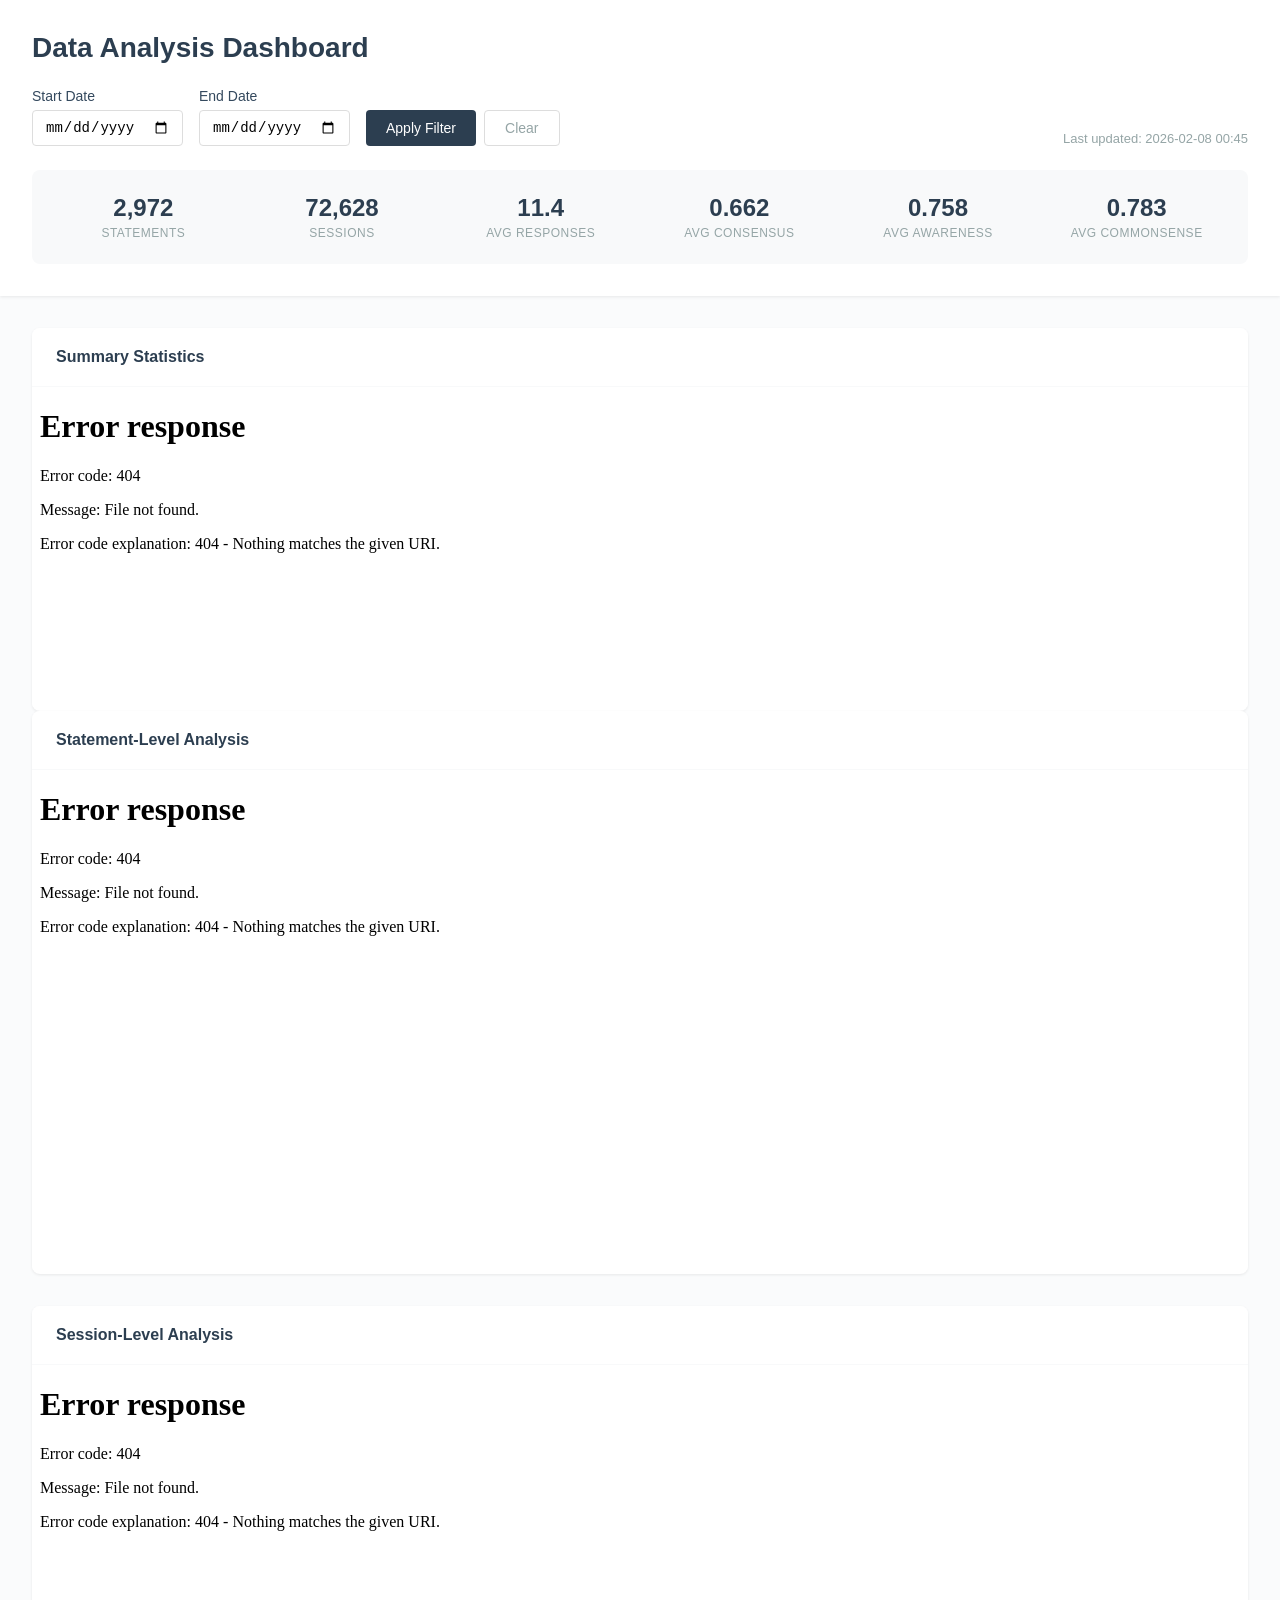
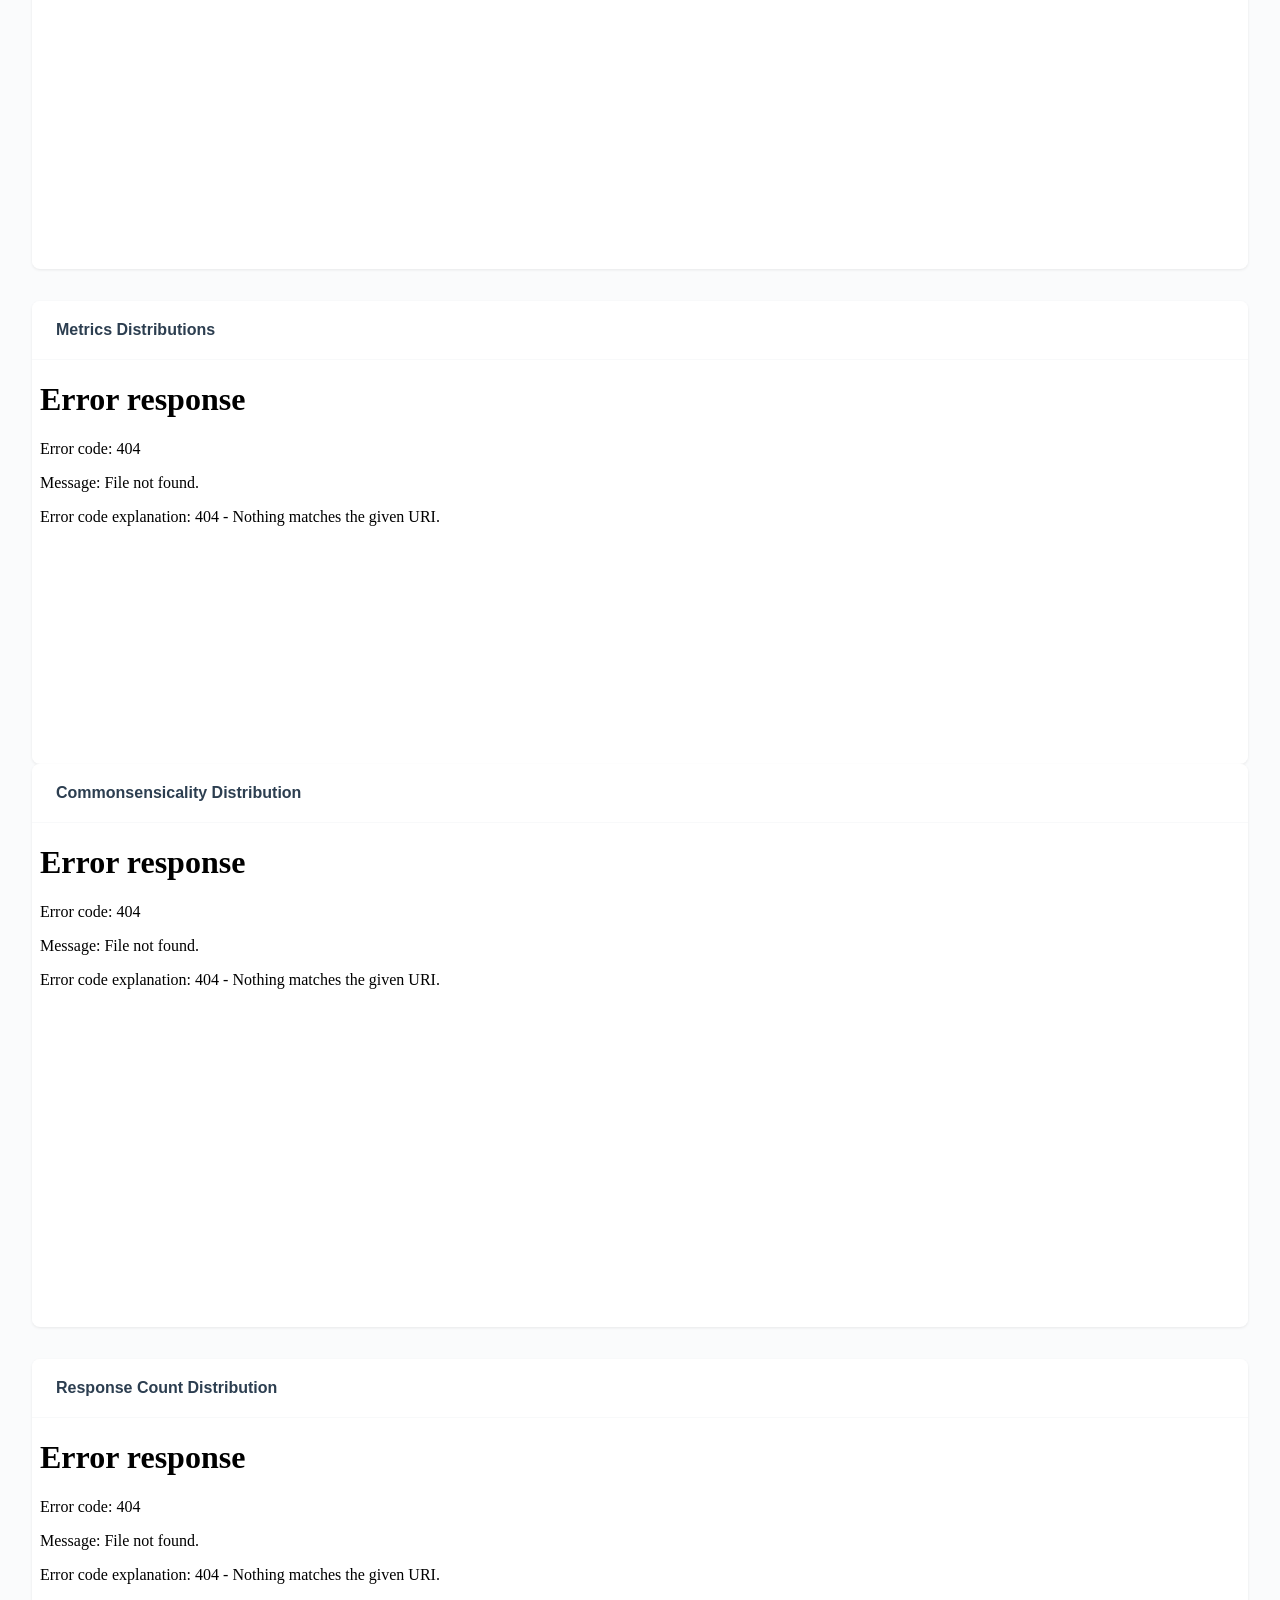
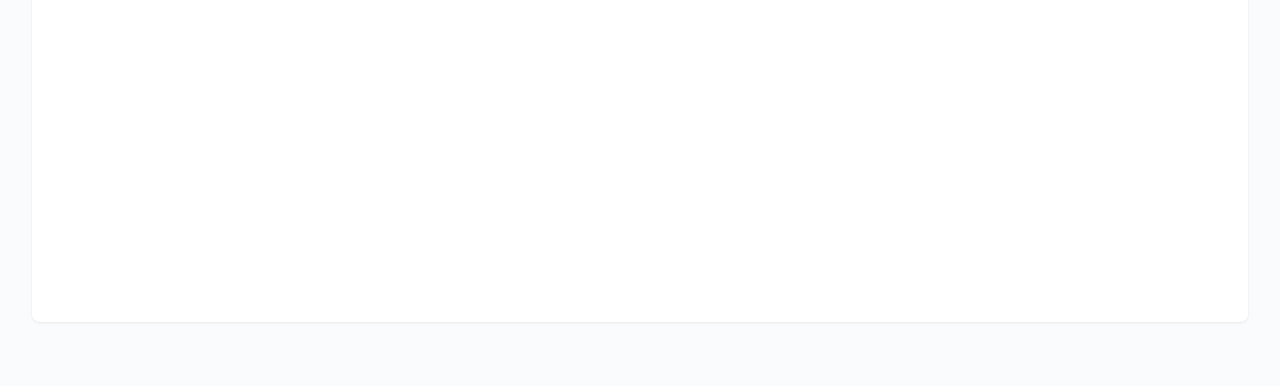
==== index.html @ f2343057 "deploy: f9b6344e0243b004eeef1be0c9d290d7c2f65e9f" ====
<!DOCTYPE html>
    <html lang="en">
    <head>
        <meta charset="UTF-8">
        <meta name="viewport" content="width=device-width, initial-scale=1.0">
        <title>Data Analysis Dashboard</title>
        <style>
            * {
                margin: 0;
                padding: 0;
                box-sizing: border-box;
            }
            
            :root {
                --primary: #2C3E50;
                --secondary: #3498DB;
                --accent: #E74C3C;
                --success: #27AE60;
                --warning: #F39C12;
                --light: #F8F9FA;
                --medium: #95A5A6;
                --dark: #34495E;
            }
            
            body {
                font-family: -apple-system, BlinkMacSystemFont, 'Segoe UI', Arial, sans-serif;
                background: #FAFBFC;
                min-height: 100vh;
                padding: 0;
                margin: 0;
            }
            
            .header {
                background: white;
                box-shadow: 0 1px 3px rgba(0,0,0,0.08);
            }
            
            .header-content {
                max-width: 1600px;
                margin: 0 auto;
                padding: 2rem;
            }
            
            h1 {
                font-size: 1.75rem;
                font-weight: 600;
                color: var(--primary);
                margin-bottom: 1.5rem;
            }
            
            .filter-section {
                display: flex;
                align-items: flex-end;
                gap: 1rem;
                margin-bottom: 1.5rem;
                flex-wrap: wrap;
            }
            
            .filter-group {
                display: flex;
                flex-direction: column;
                gap: 0.375rem;
            }
            
            .filter-label {
                font-size: 0.875rem;
                color: var(--dark);
                font-weight: 500;
            }
            
            input[type="date"] {
                padding: 0.5rem 0.75rem;
                border: 1px solid #DDD;
                border-radius: 4px;
                font-size: 0.875rem;
                background: white;
                height: 36px;
                min-width: 140px;
            }
            
            .button-group {
                display: flex;
                gap: 0.5rem;
            }
            
            .filter-button, .clear-button {
                padding: 0.5rem 1.25rem;
                border: none;
                border-radius: 4px;
                cursor: pointer;
                font-size: 0.875rem;
                font-weight: 500;
                transition: all 0.2s;
                height: 36px;
                display: flex;
                align-items: center;
            }
            
            .filter-button {
                background: var(--primary);
                color: white;
            }
            
            .filter-button:hover {
                background: var(--dark);
                transform: translateY(-1px);
            }
            
            .clear-button {
                background: white;
                color: var(--medium);
                border: 1px solid #DDD;
            }
            
            .clear-button:hover {
                background: var(--light);
                border-color: var(--medium);
            }
            
            .timestamp {
                margin-left: auto;
                font-size: 0.8125rem;
                color: var(--medium);
                display: flex;
                align-items: center;
            }
            
            .stats-bar {
                display: grid;
                grid-template-columns: repeat(auto-fit, minmax(150px, 1fr));
                gap: 1.5rem;
                padding: 1.5rem;
                background: var(--light);
                border-radius: 8px;
            }
            
            .stat-item {
                text-align: center;
            }
            
            .stat-value {
                font-size: 1.5rem;
                font-weight: 600;
                color: var(--primary);
                margin-bottom: 0.25rem;
            }
            
            .stat-label {
                font-size: 0.75rem;
                color: var(--medium);
                text-transform: uppercase;
                letter-spacing: 0.5px;
            }
            
            .container {
                max-width: 1600px;
                margin: 0 auto;
                padding: 2rem;
            }
            
            .grid {
                display: grid;
                gap: 2rem;
                margin-bottom: 2rem;
            }
            
            .grid-2 {
                grid-template-columns: repeat(auto-fit, minmax(700px, 1fr));
            }
            
            .card {
                background: white;
                border-radius: 8px;
                box-shadow: 0 1px 3px rgba(0,0,0,0.08);
                overflow: hidden;
            }
            
            .card-header {
                background: white;
                color: var(--primary);
                padding: 1.25rem 1.5rem;
                font-size: 1rem;
                font-weight: 600;
                border-bottom: 1px solid var(--light);
            }
            
            .plot-frame {
                width: 100%;
                height: 500px;
                border: none;
                background: white;
            }
            
            .full-width {
                grid-column: 1 / -1;
            }
            
            @media (max-width: 768px) {
                .grid-2 {
                    grid-template-columns: 1fr;
                }
                
                .stats-bar {
                    grid-template-columns: repeat(2, 1fr);
                    gap: 1rem;
                }
                
                .filter-section {
                    flex-direction: column;
                    align-items: stretch;
                }
                
                .timestamp {
                    margin-left: 0;
                    margin-top: 1rem;
                }
            }
        </style>
    </head>
    <body>
        <header class="header">
            <div class="header-content">
                <h1>Data Analysis Dashboard</h1>
                
                <div class="filter-section">
                    <div class="filter-group">
                        <label class="filter-label">Start Date</label>
                        <input type="date" id="start-date" />
                    </div>
                    <div class="filter-group">
                        <label class="filter-label">End Date</label>
                        <input type="date" id="end-date" />
                    </div>
                    <div class="button-group">
                        <button class="filter-button" onclick="applyFilters()">Apply Filter</button>
                        <button class="clear-button" onclick="clearFilters()">Clear</button>
                    </div>
                    <div class="timestamp">
                        Last updated: 2026-02-08 00:45
                    </div>
                </div>
                
                <div class="stats-bar">
                    <div class="stat-item">
                        <div class="stat-value">2,972</div>
                        <div class="stat-label">Statements</div>
                    </div>
                    <div class="stat-item">
                        <div class="stat-value">72,628</div>
                        <div class="stat-label">Sessions</div>
                    </div>
                    <div class="stat-item">
                        <div class="stat-value">11.4</div>
                        <div class="stat-label">Avg Responses</div>
                    </div>
                    <div class="stat-item">
                        <div class="stat-value">0.662</div>
                        <div class="stat-label">Avg Consensus</div>
                    </div>
                    <div class="stat-item">
                        <div class="stat-value">0.758</div>
                        <div class="stat-label">Avg Awareness</div>
                    </div>
                    <div class="stat-item">
                        <div class="stat-value">0.783</div>
                        <div class="stat-label">Avg Commonsense</div>
                    </div>
                </div>
            </div>
        </header>
        
        <div class="container">
            <!-- Summary Statistics -->
            <div class="card full-width">
                <div class="card-header">Summary Statistics</div>
                <iframe src="plots/summary_stats.html" class="plot-frame" style="height: 320px;" loading="lazy"></iframe>
            </div>
            
            <!-- Main Analysis Grid -->
            <div class="grid grid-2">
                <div class="card">
                    <div class="card-header">Statement-Level Analysis</div>
                    <iframe src="plots/consensus_awareness.html" class="plot-frame" loading="lazy"></iframe>
                </div>
                
                <div class="card">
                    <div class="card-header">Session-Level Analysis</div>
                    <iframe src="plots/individual_consensus_awareness.html" class="plot-frame" loading="lazy"></iframe>
                </div>
            </div>
            
            <!-- Distributions Section -->
            <div class="card full-width">
                <div class="card-header">Metrics Distributions</div>
                <iframe src="plots/statement_metrics_dist.html" class="plot-frame" style="height: 400px;" loading="lazy"></iframe>
            </div>
            
            <div class="grid grid-2">
                <div class="card">
                    <div class="card-header">Commonsensicality Distribution</div>
                    <iframe src="plots/commonsensicality_dist.html" class="plot-frame" loading="lazy"></iframe>
                </div>
                
                <div class="card">
                    <div class="card-header">Response Count Distribution</div>
                    <iframe src="plots/response_count_dist.html" class="plot-frame" loading="lazy"></iframe>
                </div>
            </div>
        </div>
        
        <script>
            function applyFilters() {
                const startDate = document.getElementById('start-date').value;
                const endDate = document.getElementById('end-date').value;
                
                if (startDate || endDate) {
                    localStorage.setItem('filterStartDate', startDate);
                    localStorage.setItem('filterEndDate', endDate);
                    alert('Date filter applied. In production, this would reload the data with the specified date range.');
                }
            }
            
            function clearFilters() {
                document.getElementById('start-date').value = '';
                document.getElementById('end-date').value = '';
                localStorage.removeItem('filterStartDate');
                localStorage.removeItem('filterEndDate');
            }
            
            // Load saved filters on page load
            window.onload = function() {
                const savedStartDate = localStorage.getItem('filterStartDate');
                const savedEndDate = localStorage.getItem('filterEndDate');
                
                if (savedStartDate) {
                    document.getElementById('start-date').value = savedStartDate;
                }
                if (savedEndDate) {
                    document.getElementById('end-date').value = savedEndDate;
                }
            };
        </script>
    </body>
    </html>
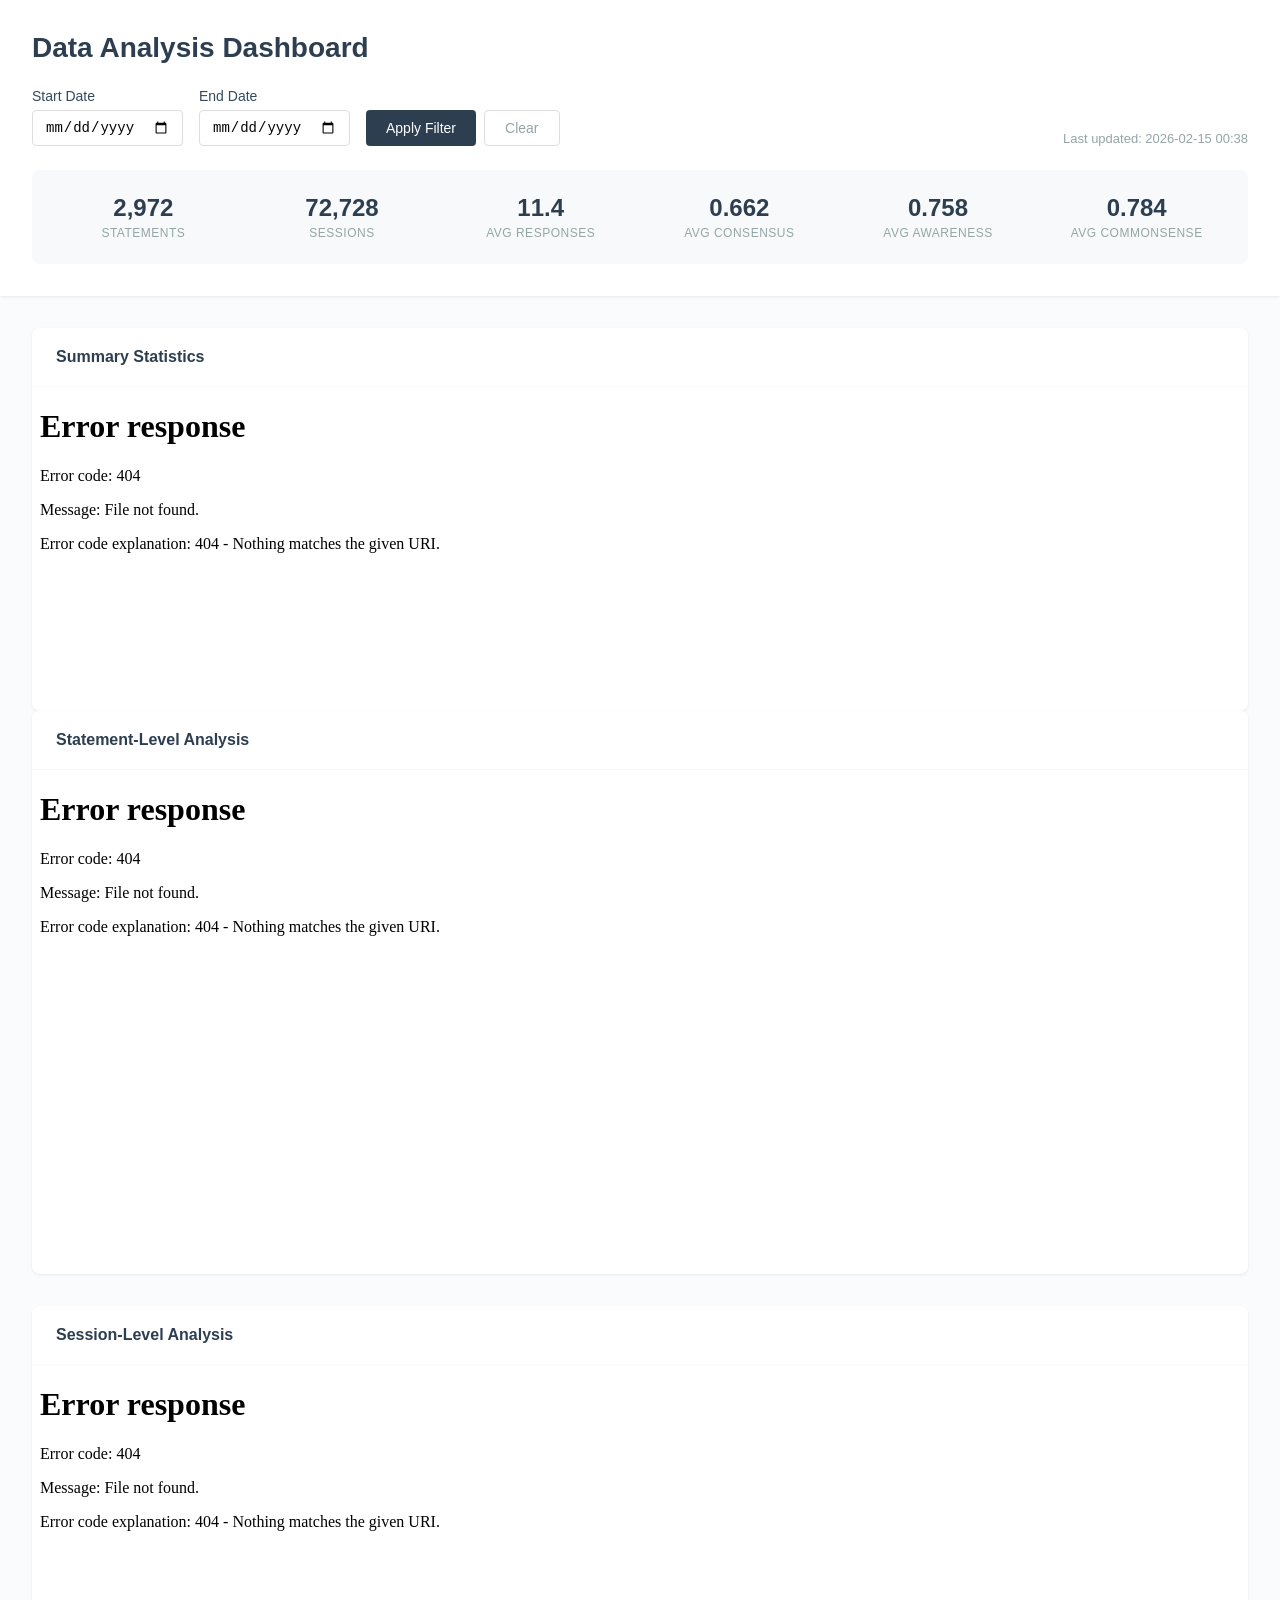
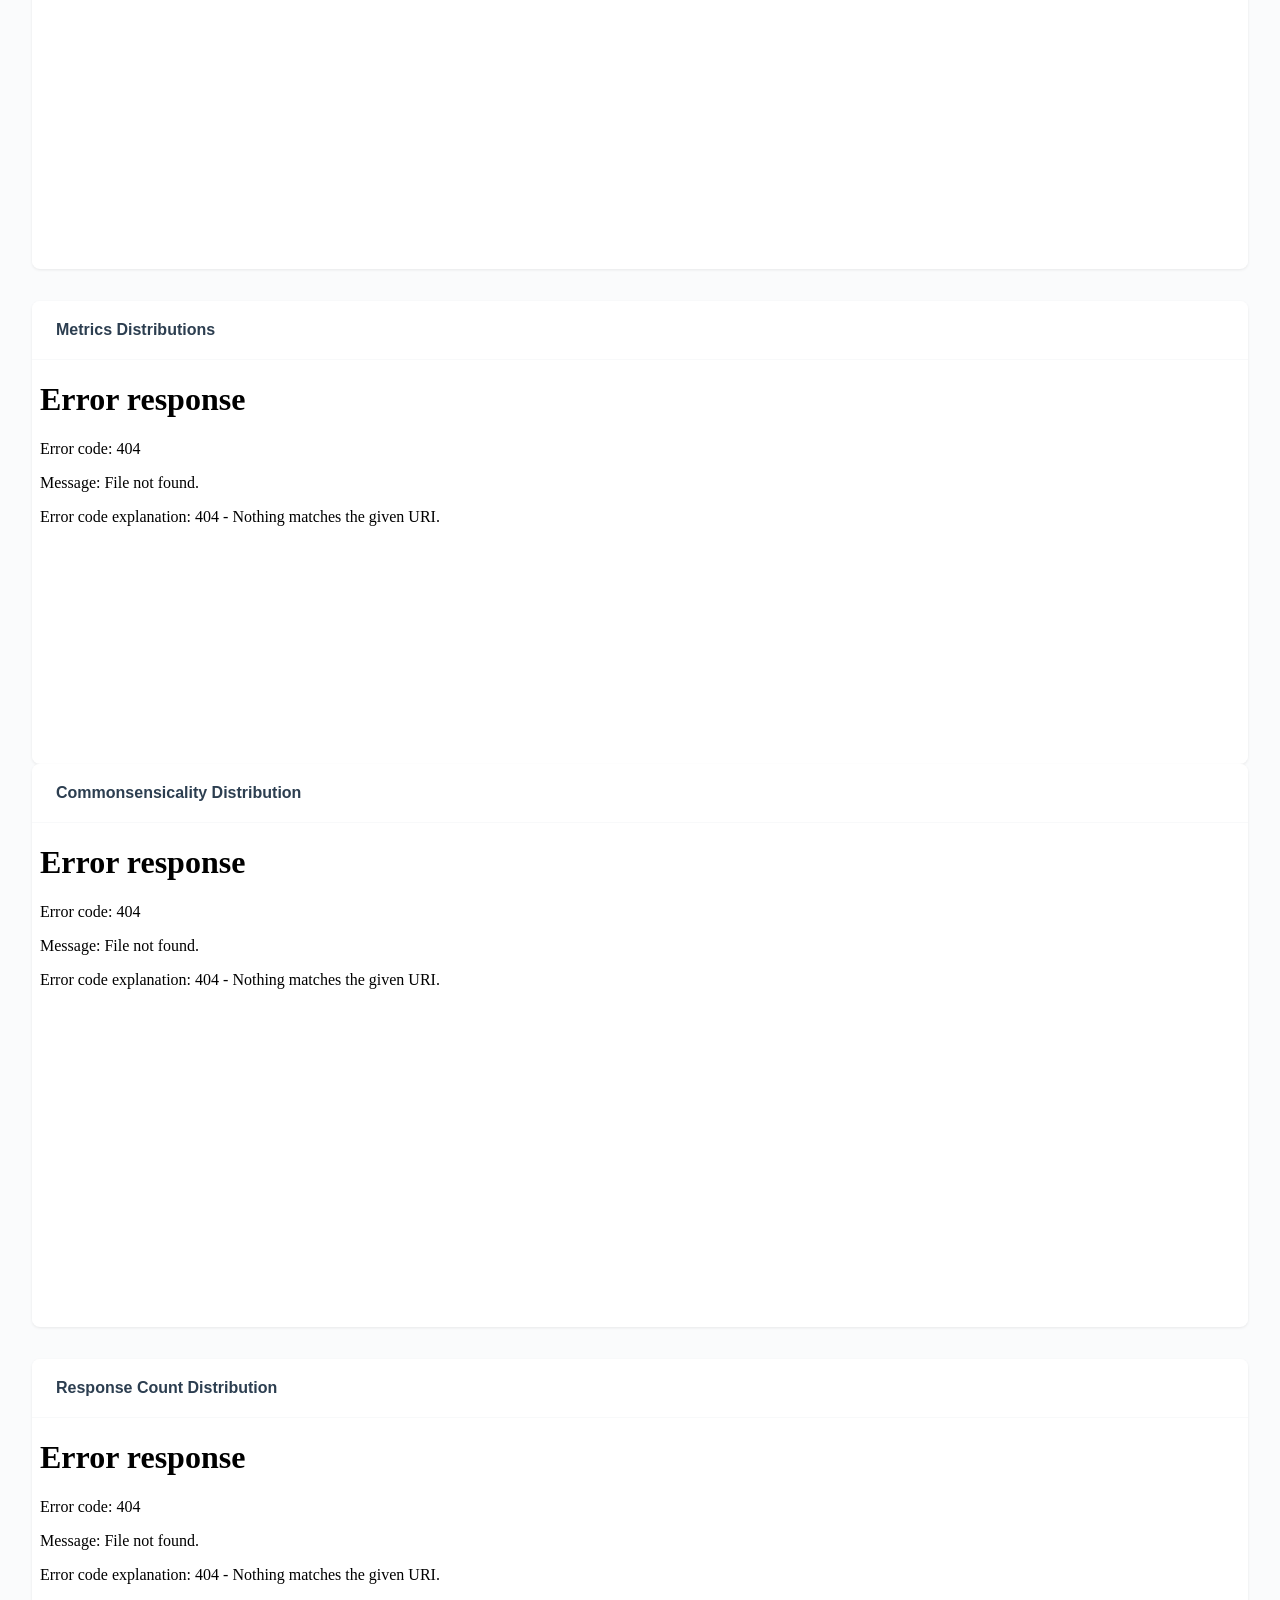
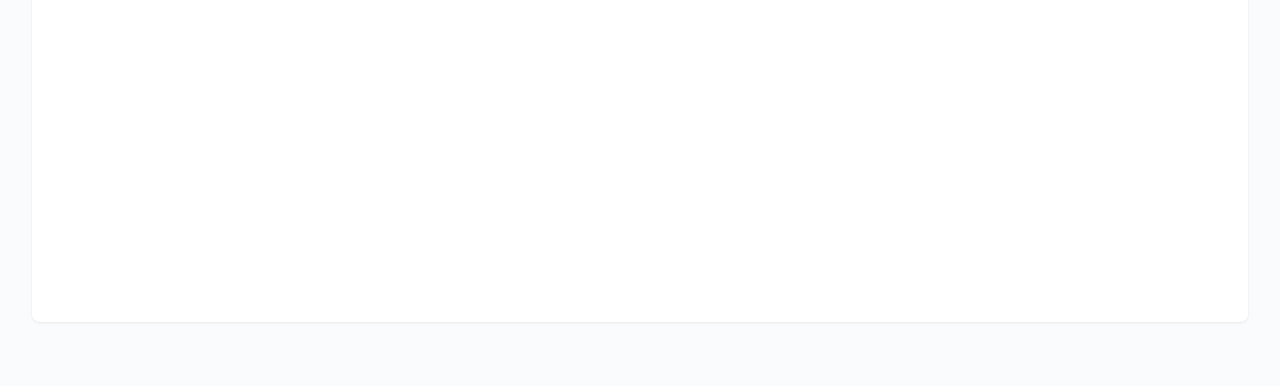
==== commit 1c518daa: "deploy: f825fda8ac6d19408bd78b5be5056f4718325cf0" ====
--- a/index.html
+++ b/index.html
@@ -237,7 +237,7 @@
                         <button class="clear-button" onclick="clearFilters()">Clear</button>
                     </div>
                     <div class="timestamp">
-                        Last updated: 2026-02-08 00:45
+                        Last updated: 2026-02-15 00:38
                     </div>
                 </div>
                 
@@ -247,7 +247,7 @@
                         <div class="stat-label">Statements</div>
                     </div>
                     <div class="stat-item">
-                        <div class="stat-value">72,628</div>
+                        <div class="stat-value">72,728</div>
                         <div class="stat-label">Sessions</div>
                     </div>
                     <div class="stat-item">
@@ -263,7 +263,7 @@
                         <div class="stat-label">Avg Awareness</div>
                     </div>
                     <div class="stat-item">
-                        <div class="stat-value">0.783</div>
+                        <div class="stat-value">0.784</div>
                         <div class="stat-label">Avg Commonsense</div>
                     </div>
                 </div>
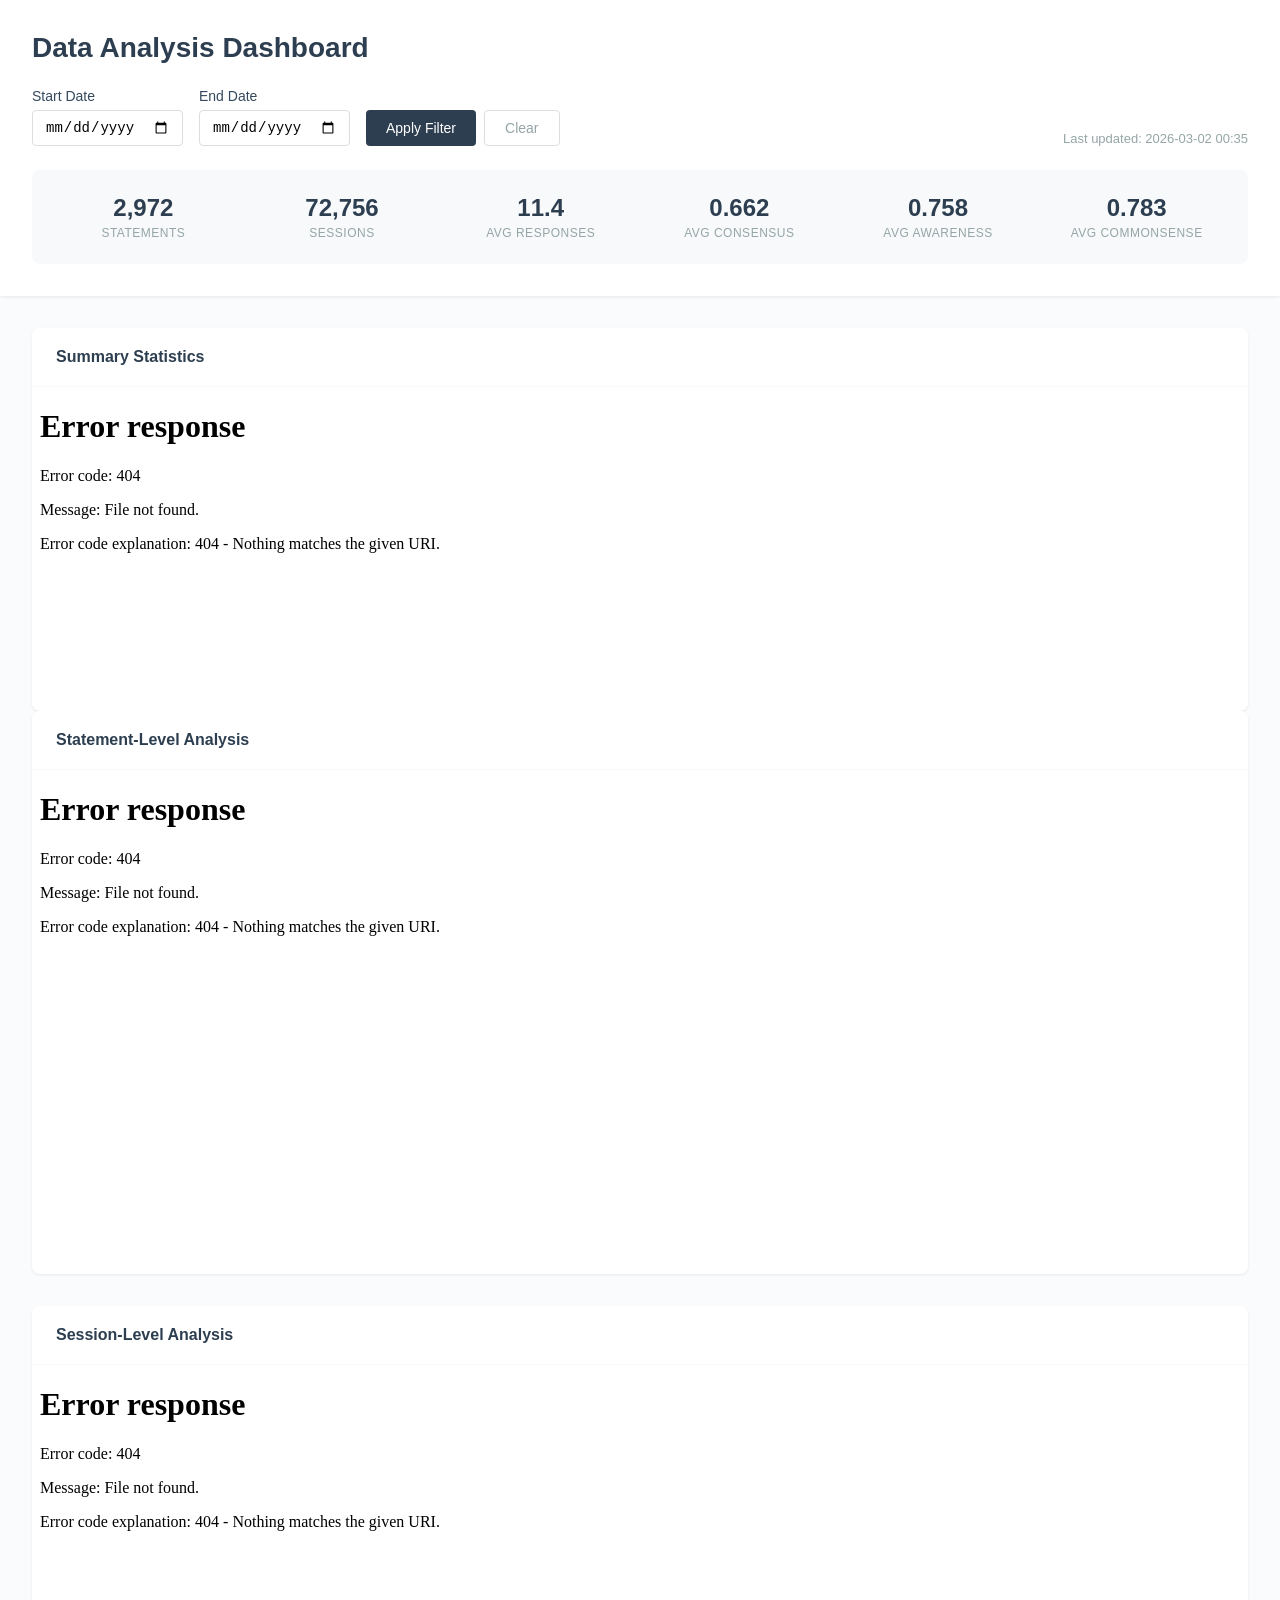
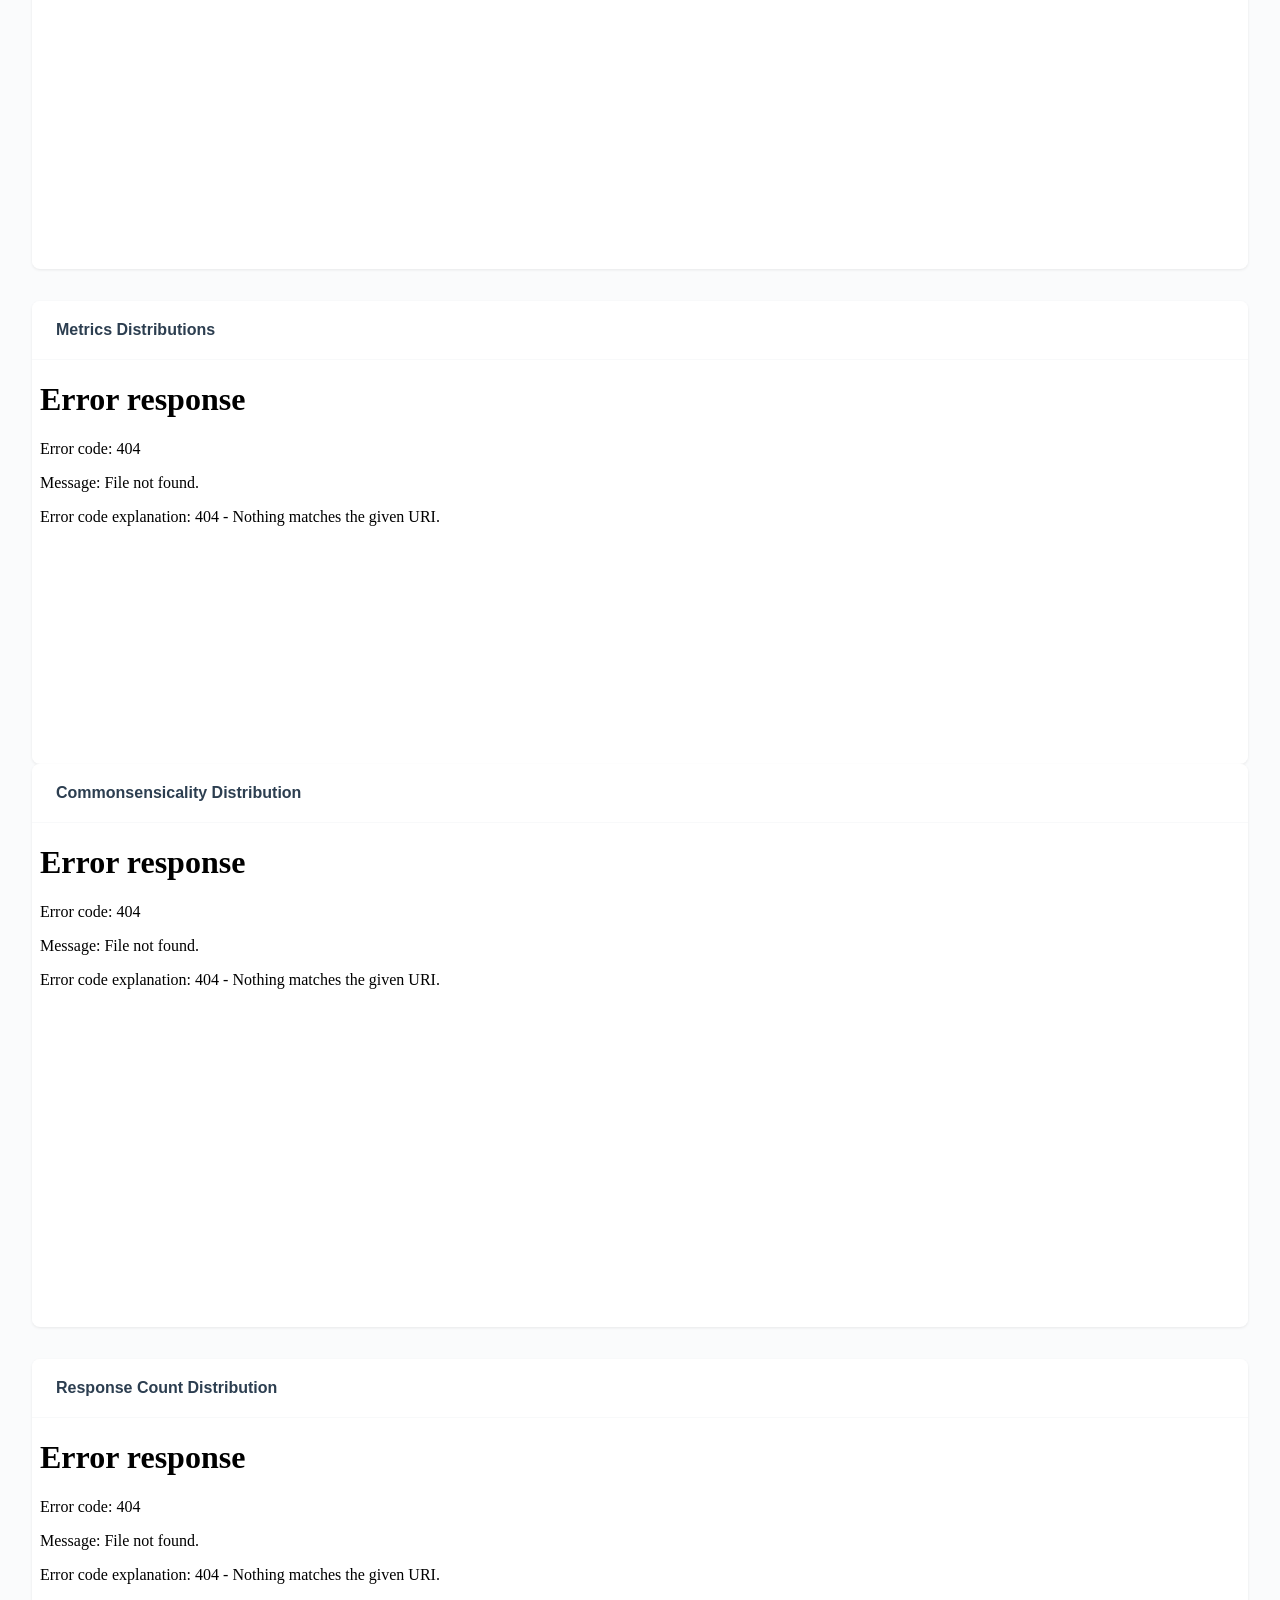
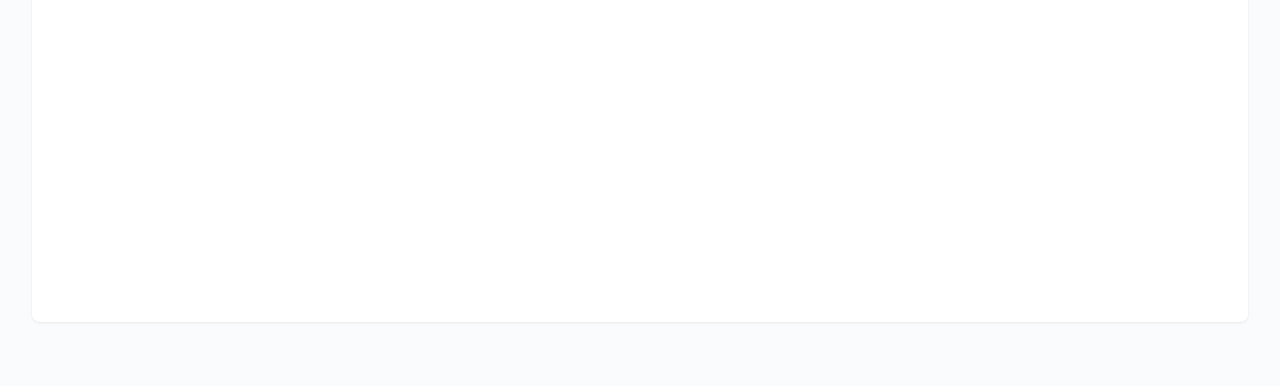
==== commit ab9b93ec: "deploy: 786ad6587144247fbb1f6e0304b81cba22abe1fe" ====
--- a/index.html
+++ b/index.html
@@ -237,7 +237,7 @@
                         <button class="clear-button" onclick="clearFilters()">Clear</button>
                     </div>
                     <div class="timestamp">
-                        Last updated: 2026-02-15 00:38
+                        Last updated: 2026-03-02 00:35
                     </div>
                 </div>
                 
@@ -247,7 +247,7 @@
                         <div class="stat-label">Statements</div>
                     </div>
                     <div class="stat-item">
-                        <div class="stat-value">72,728</div>
+                        <div class="stat-value">72,756</div>
                         <div class="stat-label">Sessions</div>
                     </div>
                     <div class="stat-item">
@@ -263,7 +263,7 @@
                         <div class="stat-label">Avg Awareness</div>
                     </div>
                     <div class="stat-item">
-                        <div class="stat-value">0.784</div>
+                        <div class="stat-value">0.783</div>
                         <div class="stat-label">Avg Commonsense</div>
                     </div>
                 </div>
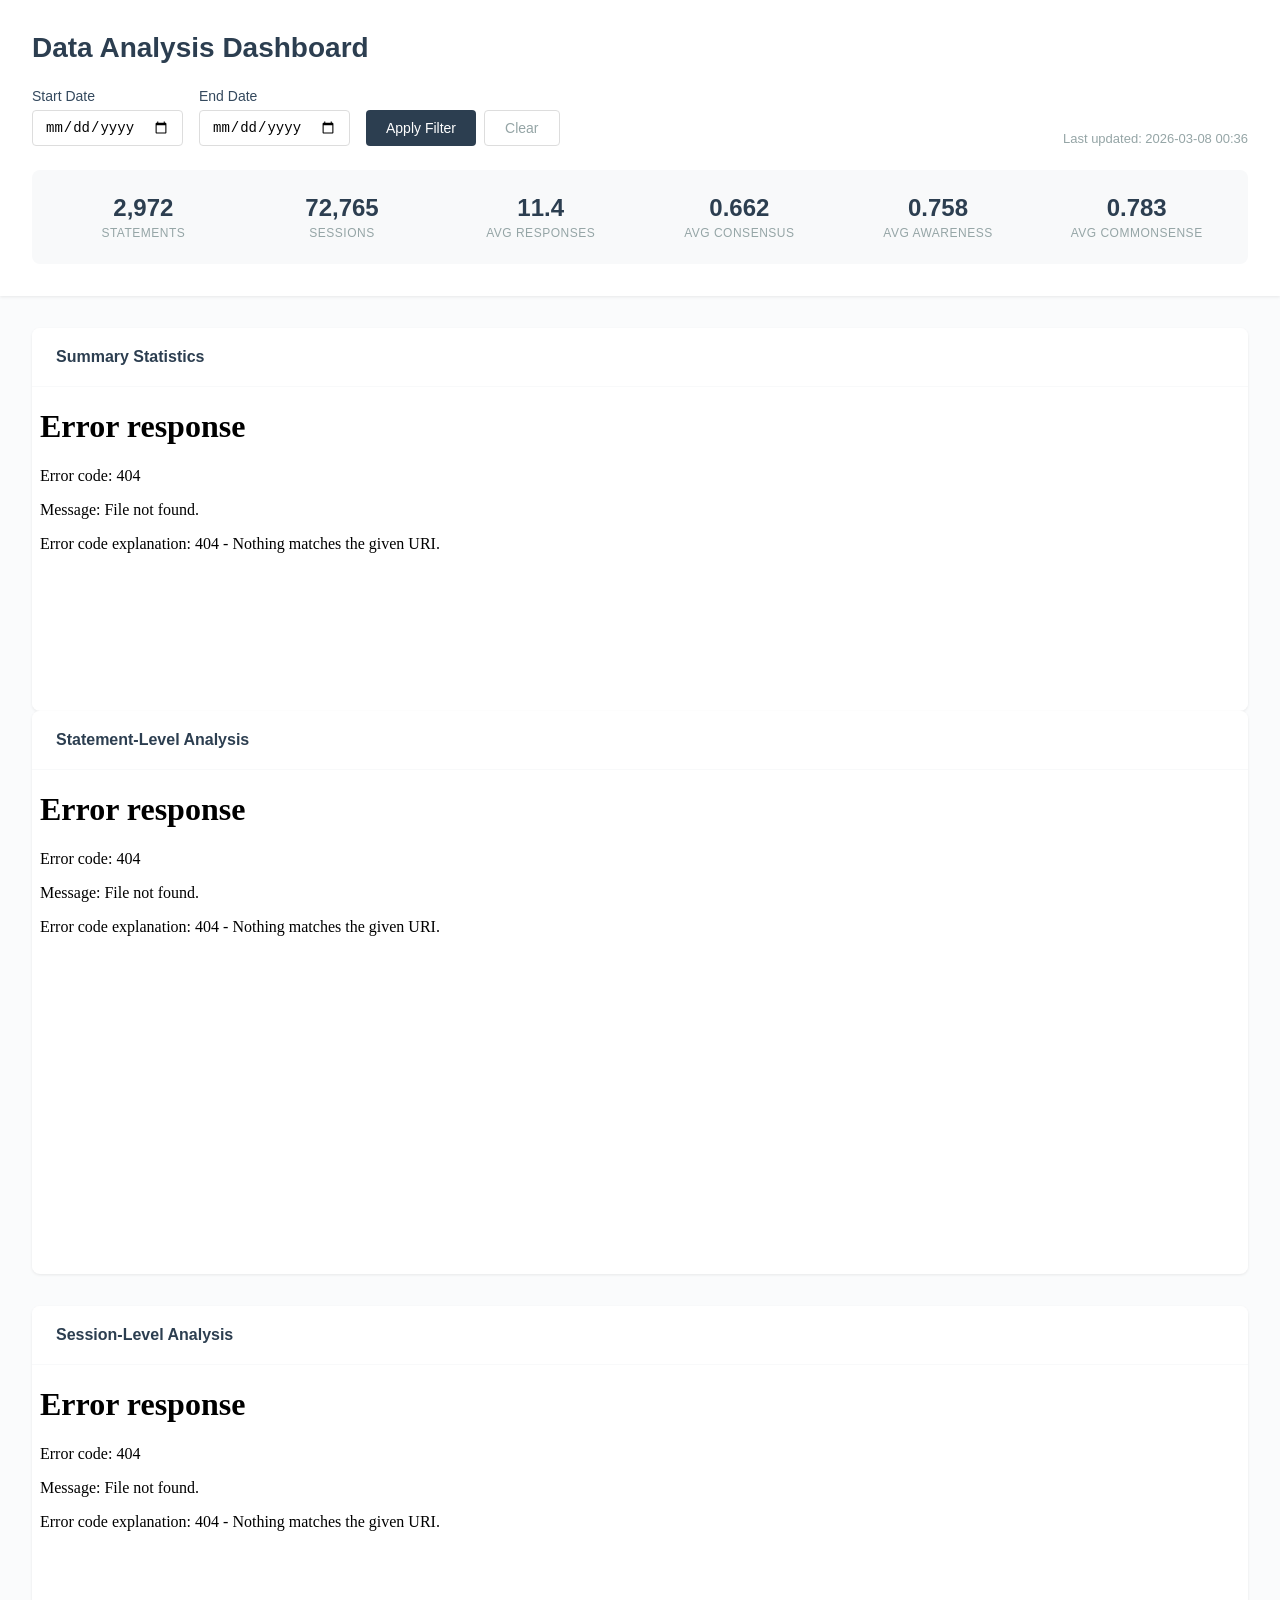
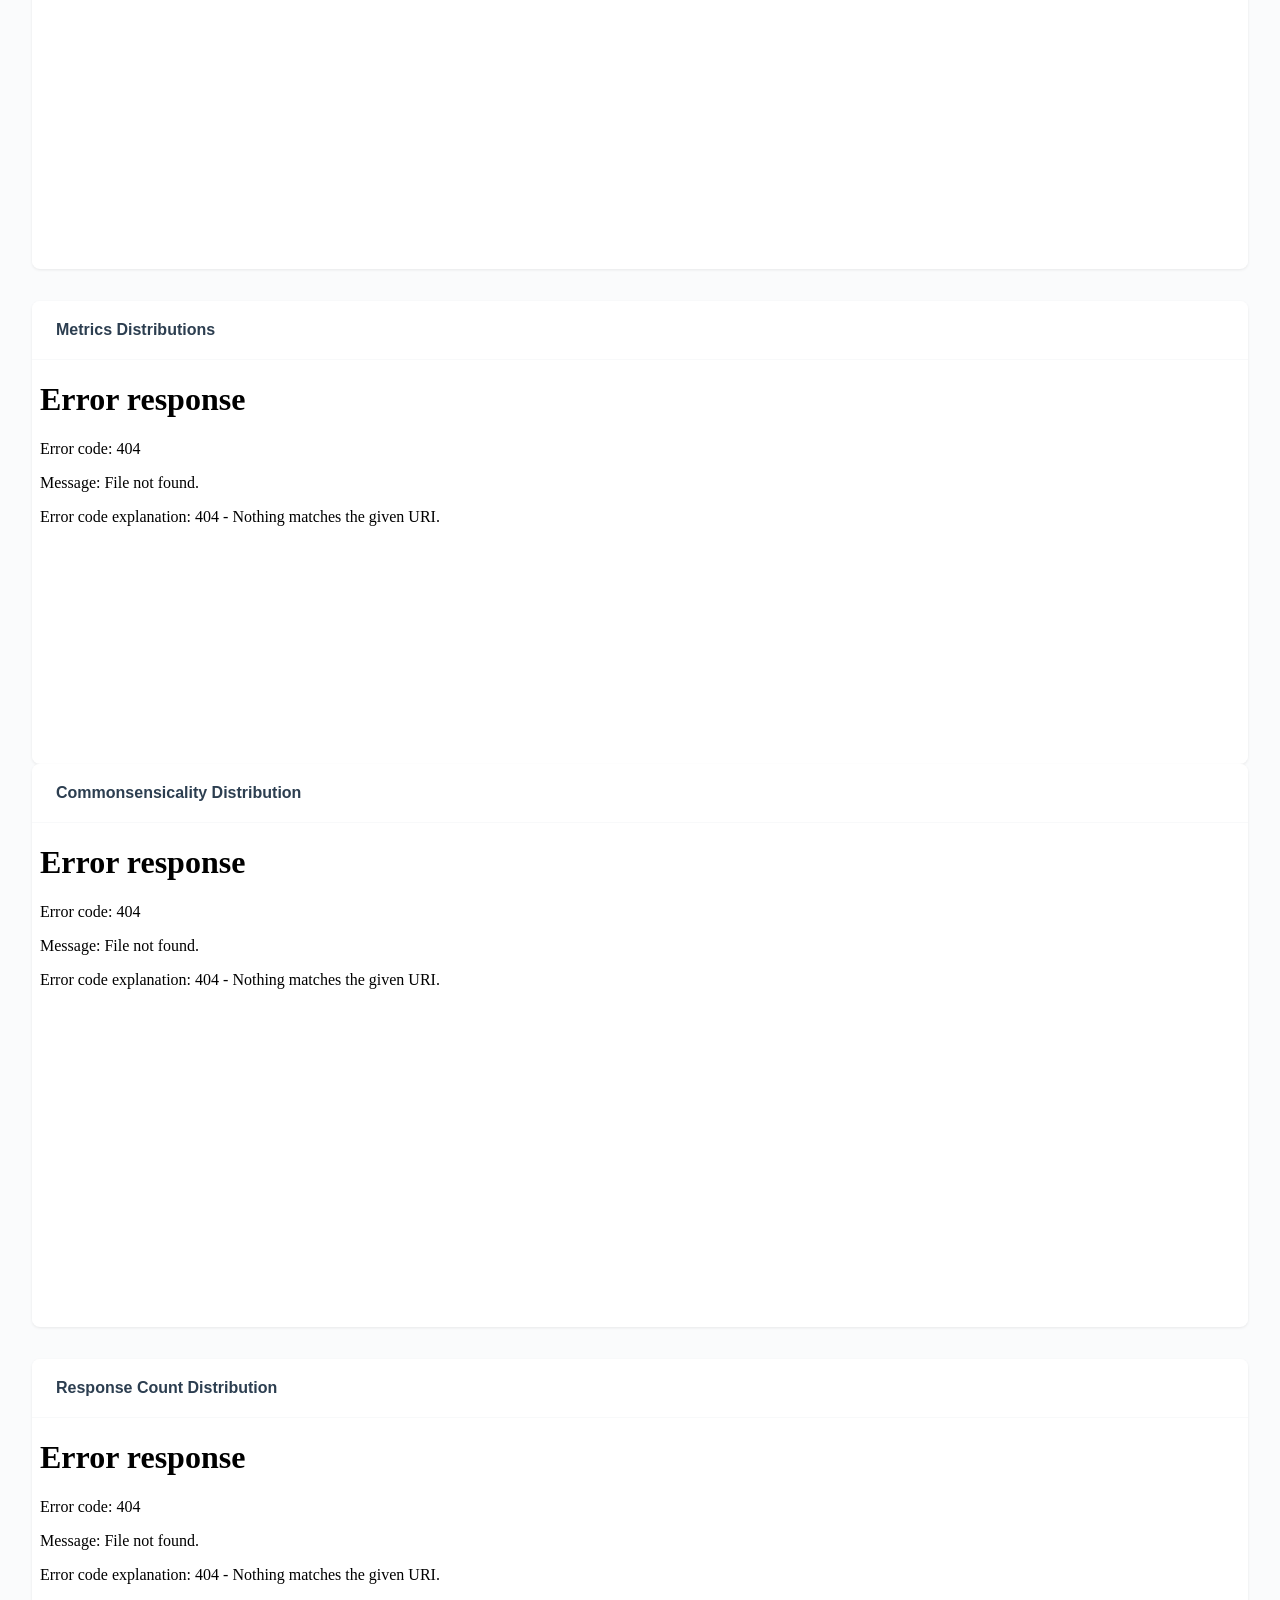
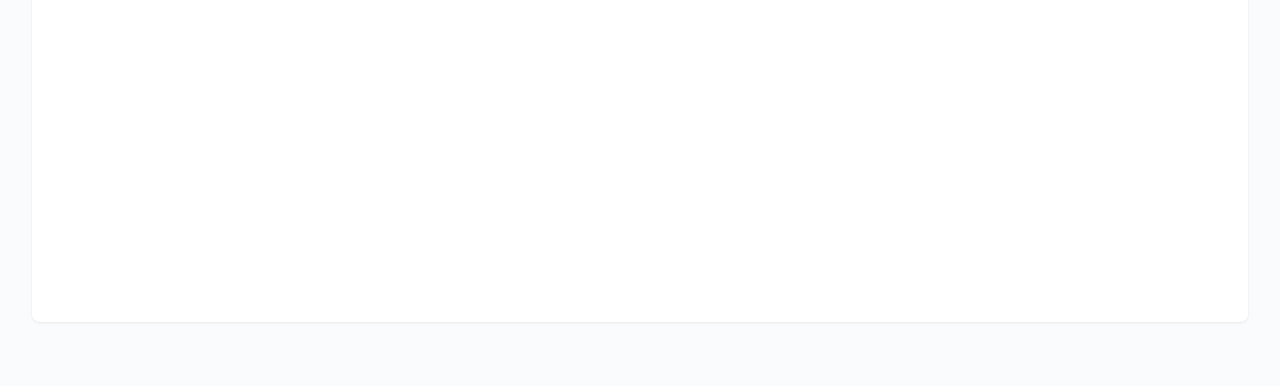
==== commit fe4a3890: "deploy: 0686e3a04883fd66903b4b0c676ad876eadfdac4" ====
--- a/index.html
+++ b/index.html
@@ -237,7 +237,7 @@
                         <button class="clear-button" onclick="clearFilters()">Clear</button>
                     </div>
                     <div class="timestamp">
-                        Last updated: 2026-03-02 00:35
+                        Last updated: 2026-03-08 00:36
                     </div>
                 </div>
                 
@@ -247,7 +247,7 @@
                         <div class="stat-label">Statements</div>
                     </div>
                     <div class="stat-item">
-                        <div class="stat-value">72,756</div>
+                        <div class="stat-value">72,765</div>
                         <div class="stat-label">Sessions</div>
                     </div>
                     <div class="stat-item">
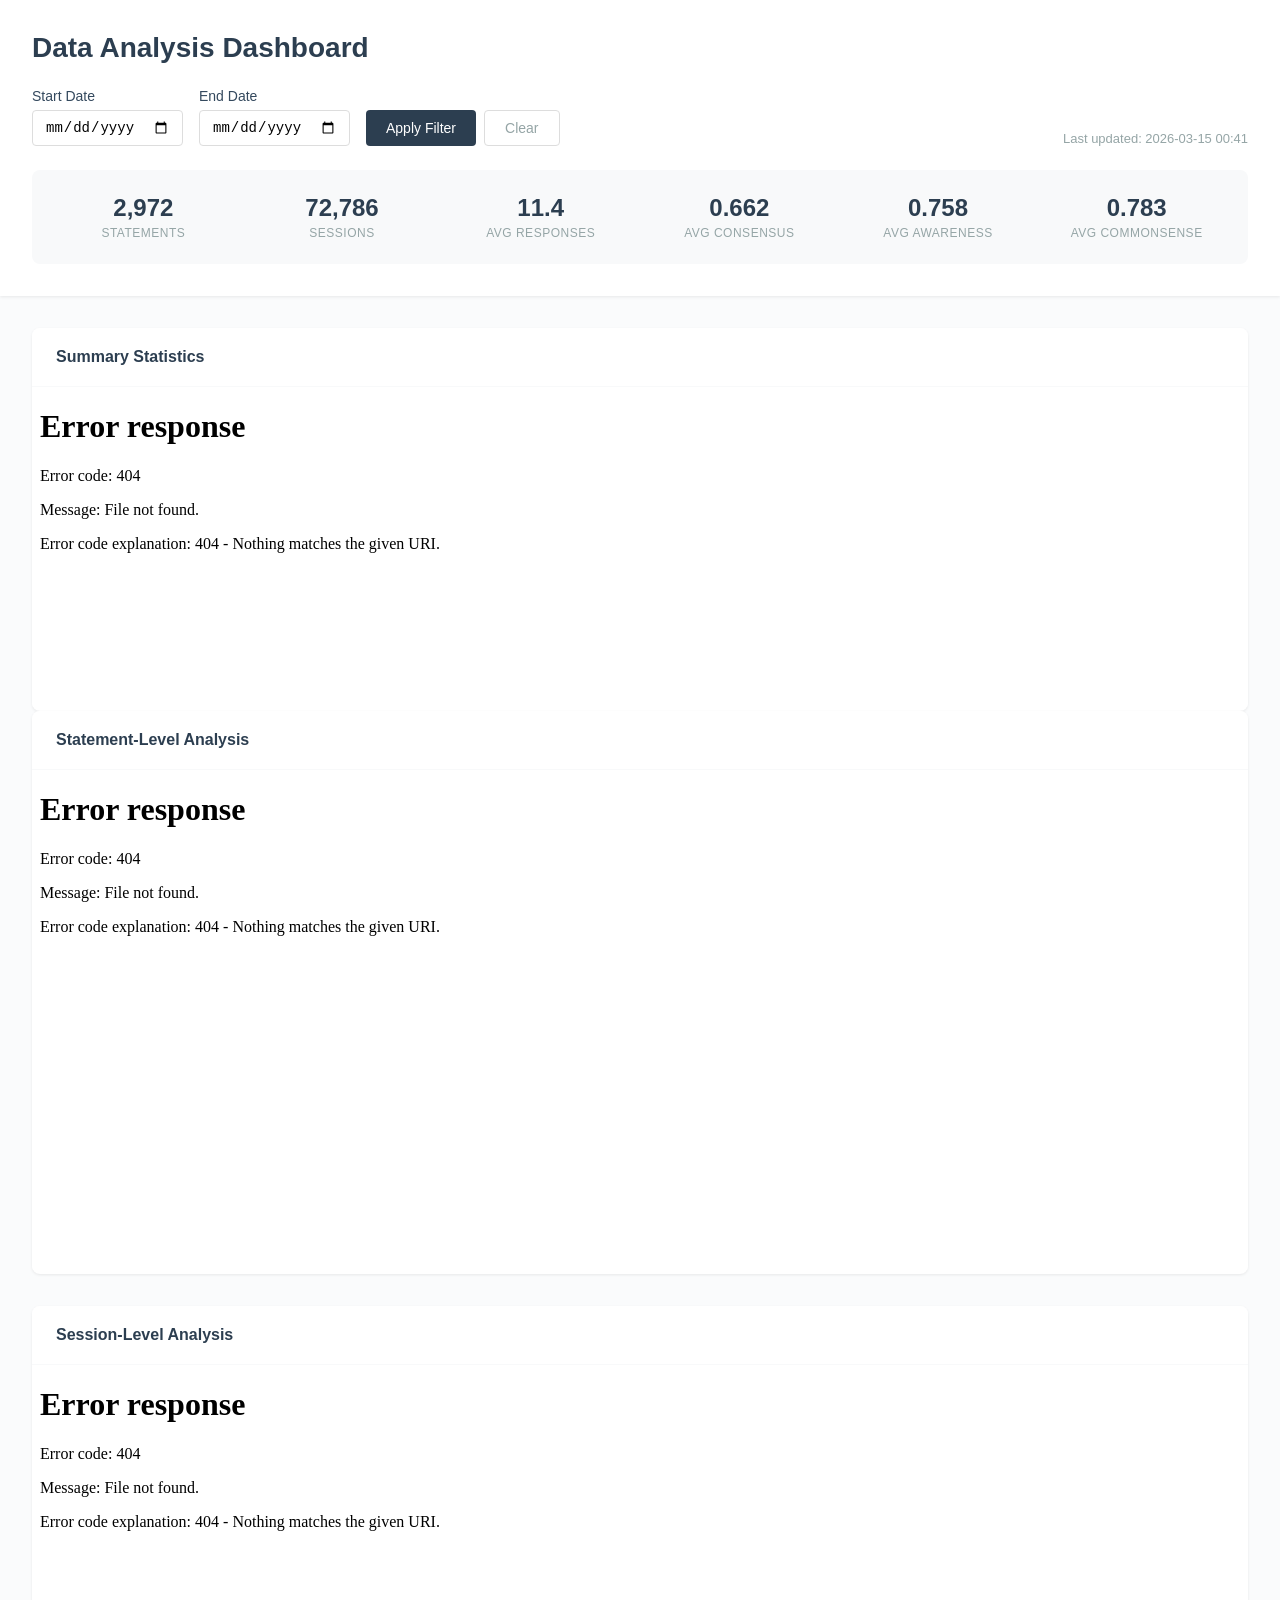
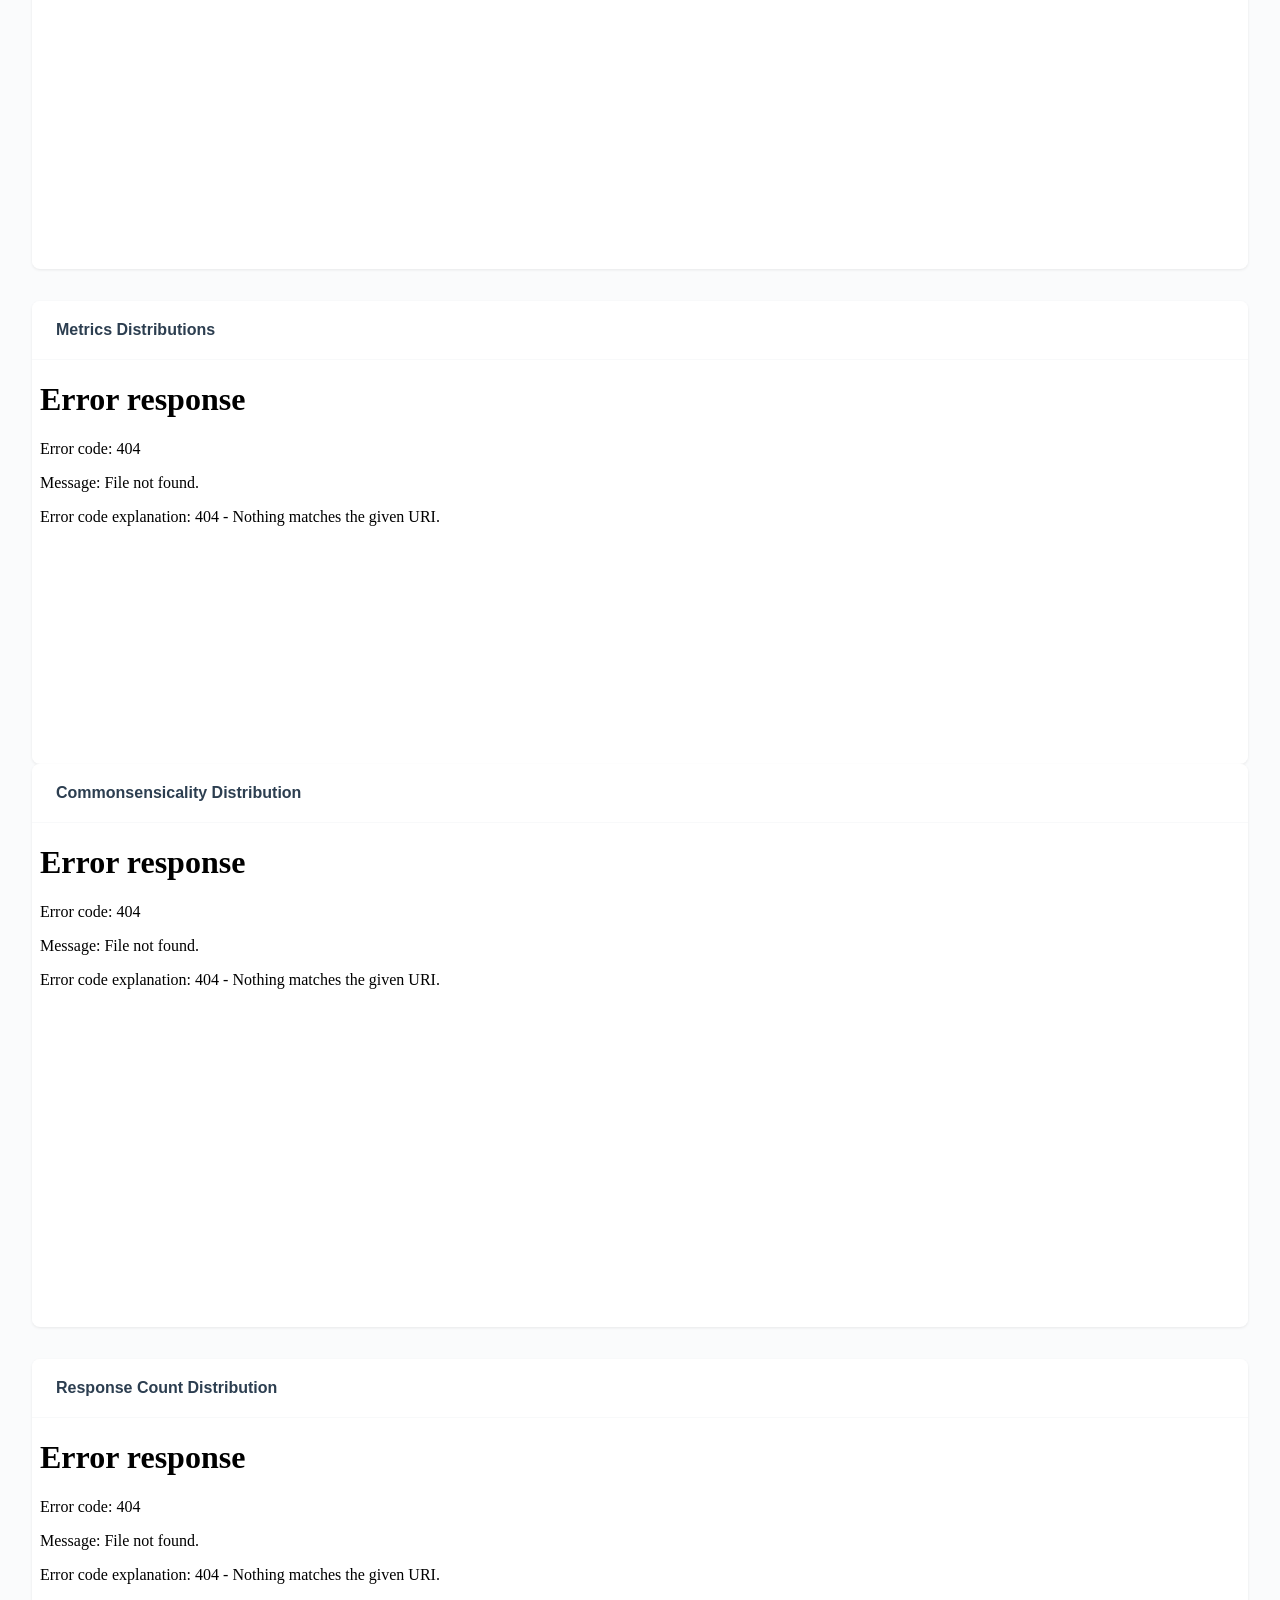
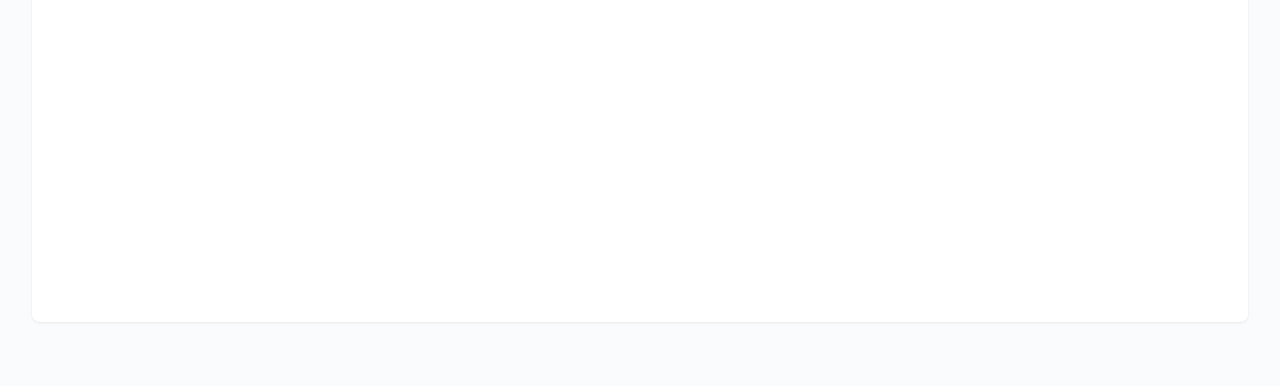
==== commit a94af202: "deploy: 1a8198c41e02a0a2778a13114f127e6696208291" ====
--- a/index.html
+++ b/index.html
@@ -237,7 +237,7 @@
                         <button class="clear-button" onclick="clearFilters()">Clear</button>
                     </div>
                     <div class="timestamp">
-                        Last updated: 2026-03-08 00:36
+                        Last updated: 2026-03-15 00:41
                     </div>
                 </div>
                 
@@ -247,7 +247,7 @@
                         <div class="stat-label">Statements</div>
                     </div>
                     <div class="stat-item">
-                        <div class="stat-value">72,765</div>
+                        <div class="stat-value">72,786</div>
                         <div class="stat-label">Sessions</div>
                     </div>
                     <div class="stat-item">
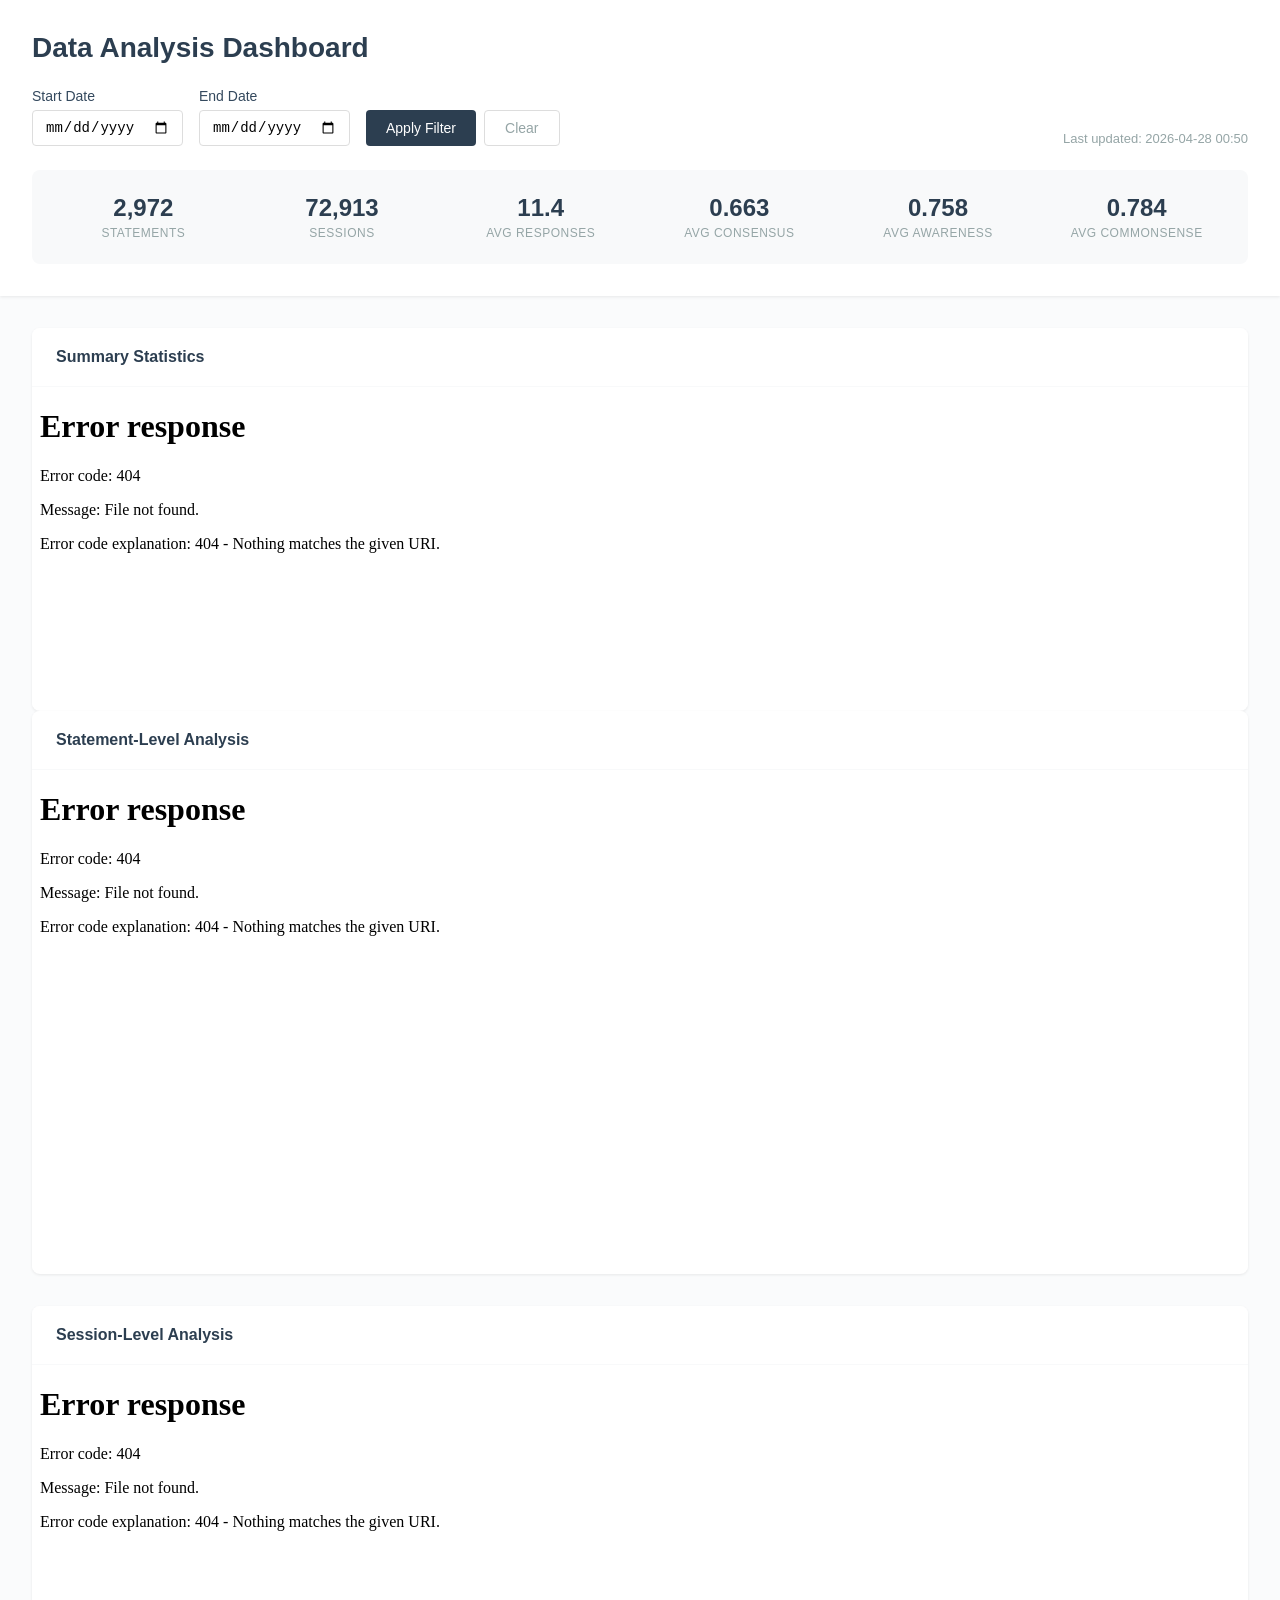
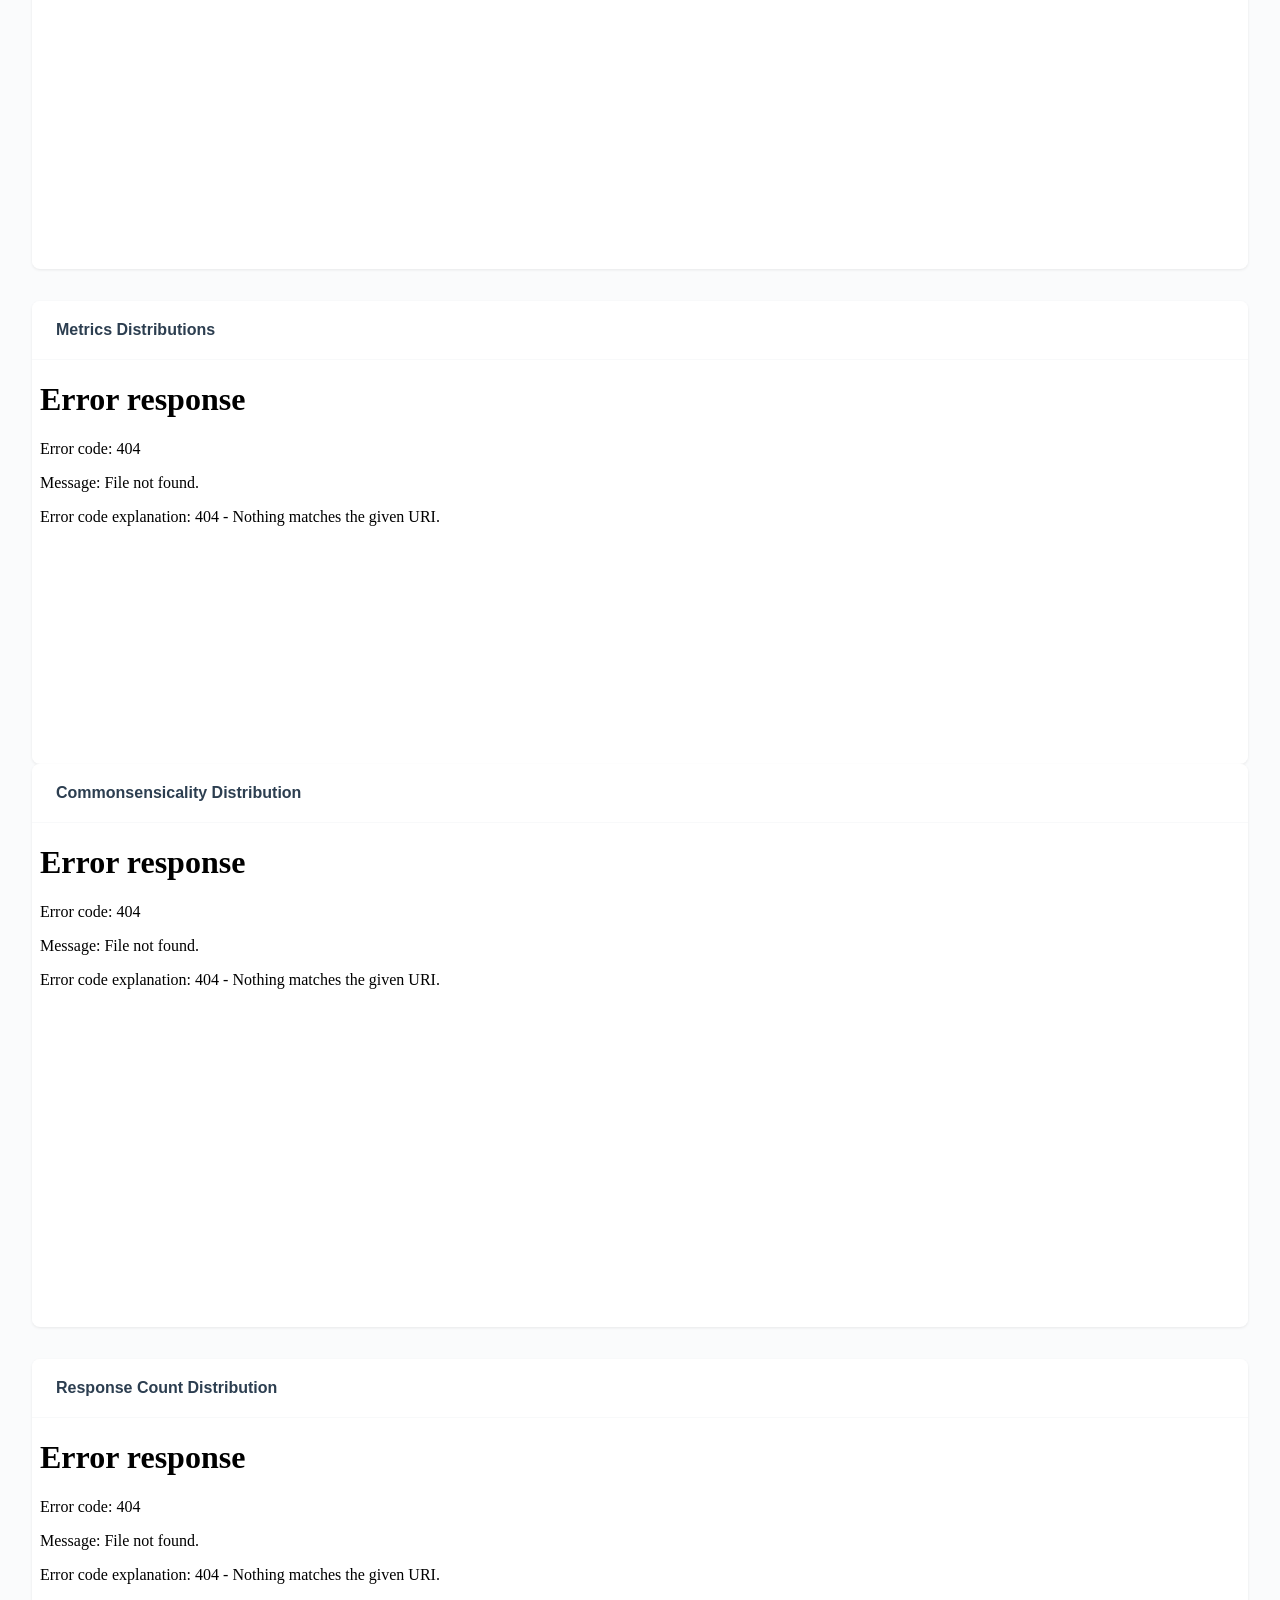
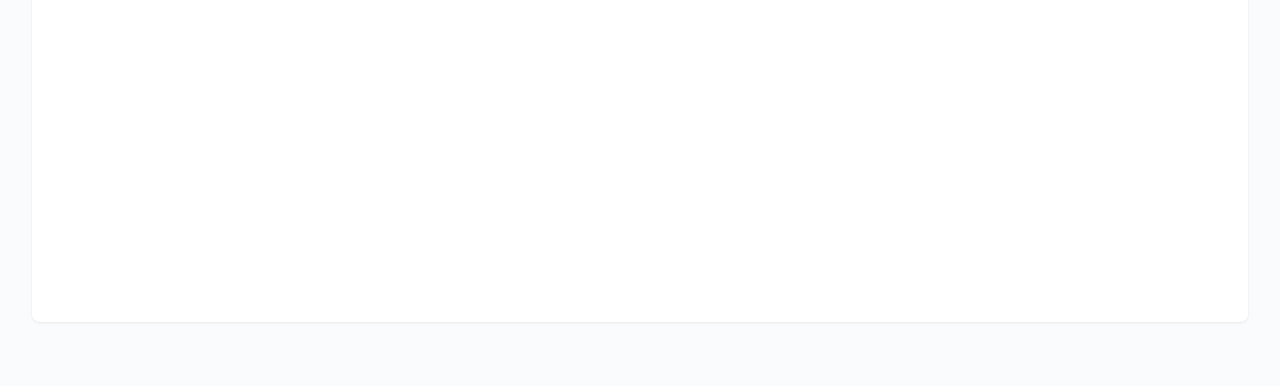
==== commit e33eea09: "deploy: 08c3278c7542632a8b2787a9b8fc475108b7b29c" ====
--- a/index.html
+++ b/index.html
@@ -237,7 +237,7 @@
                         <button class="clear-button" onclick="clearFilters()">Clear</button>
                     </div>
                     <div class="timestamp">
-                        Last updated: 2026-03-15 00:41
+                        Last updated: 2026-04-28 00:50
                     </div>
                 </div>
                 
@@ -247,7 +247,7 @@
                         <div class="stat-label">Statements</div>
                     </div>
                     <div class="stat-item">
-                        <div class="stat-value">72,786</div>
+                        <div class="stat-value">72,913</div>
                         <div class="stat-label">Sessions</div>
                     </div>
                     <div class="stat-item">
@@ -255,7 +255,7 @@
                         <div class="stat-label">Avg Responses</div>
                     </div>
                     <div class="stat-item">
-                        <div class="stat-value">0.662</div>
+                        <div class="stat-value">0.663</div>
                         <div class="stat-label">Avg Consensus</div>
                     </div>
                     <div class="stat-item">
@@ -263,7 +263,7 @@
                         <div class="stat-label">Avg Awareness</div>
                     </div>
                     <div class="stat-item">
-                        <div class="stat-value">0.783</div>
+                        <div class="stat-value">0.784</div>
                         <div class="stat-label">Avg Commonsense</div>
                     </div>
                 </div>
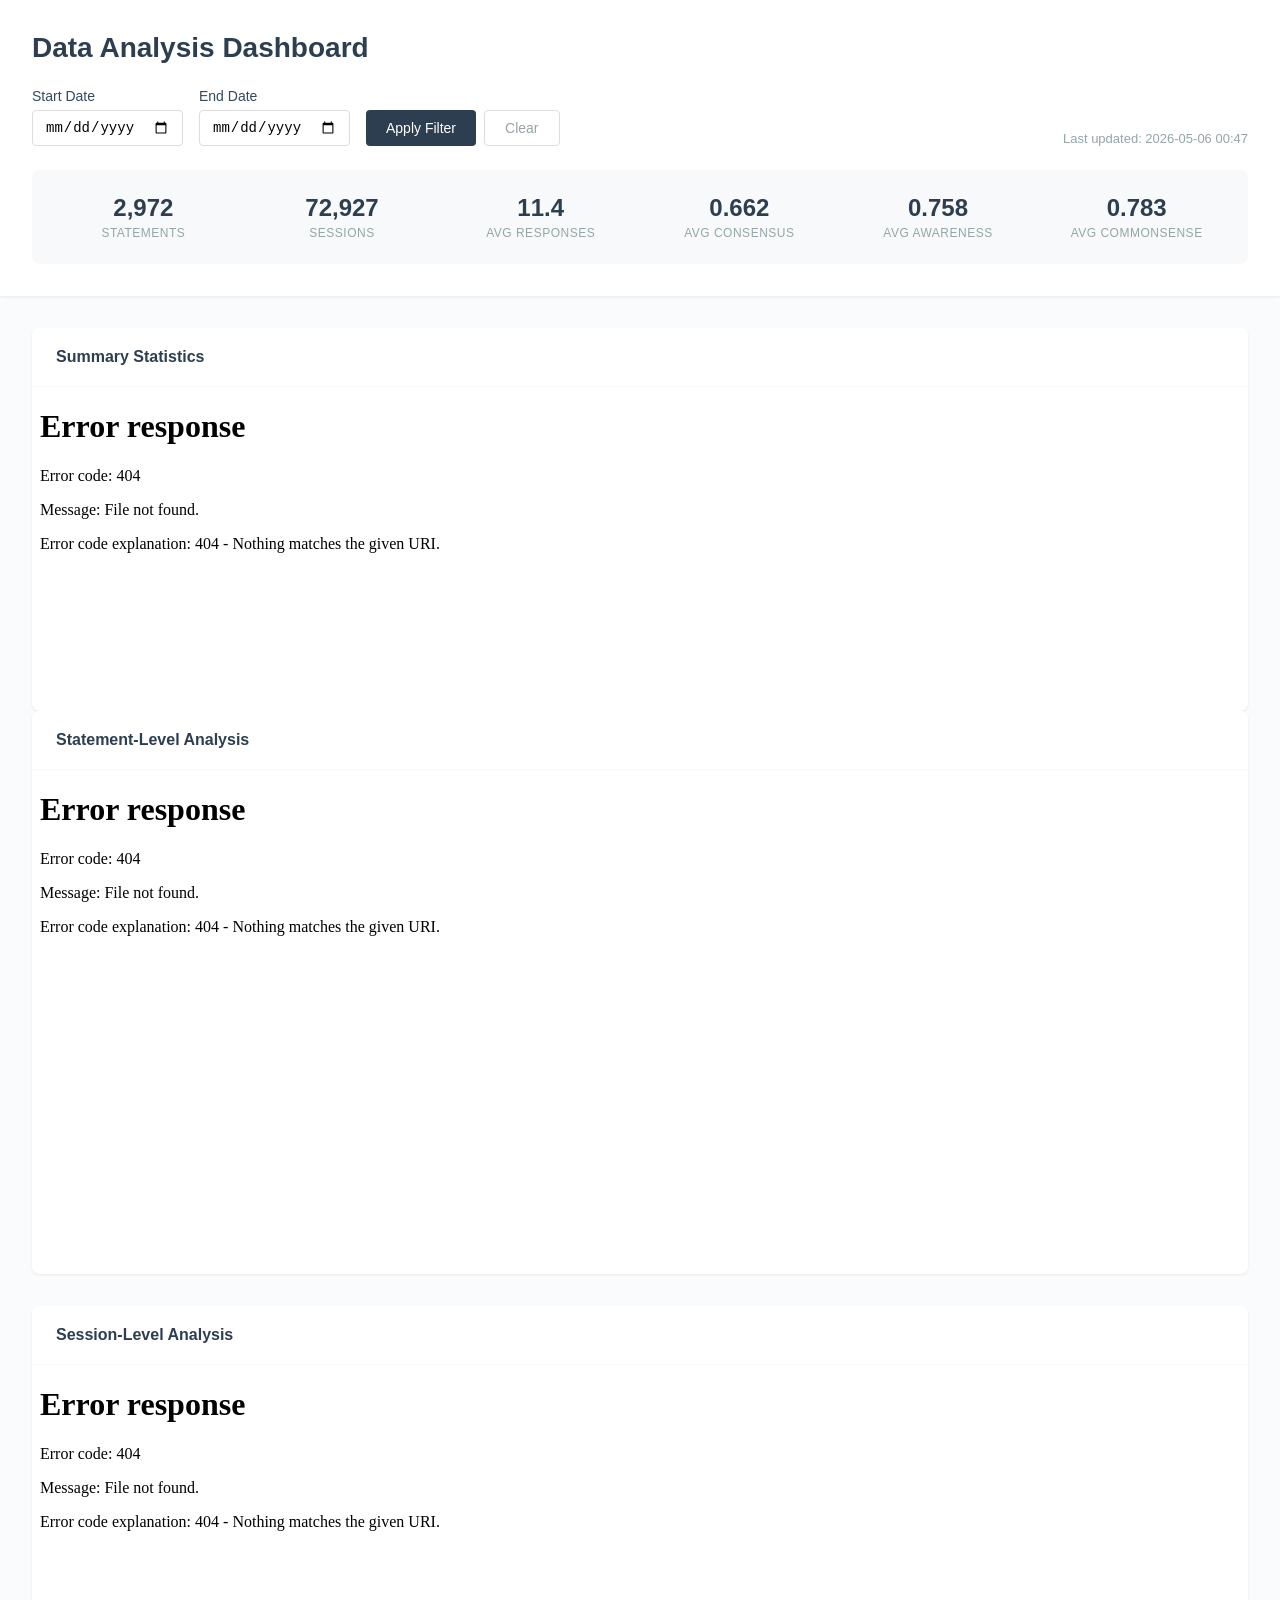
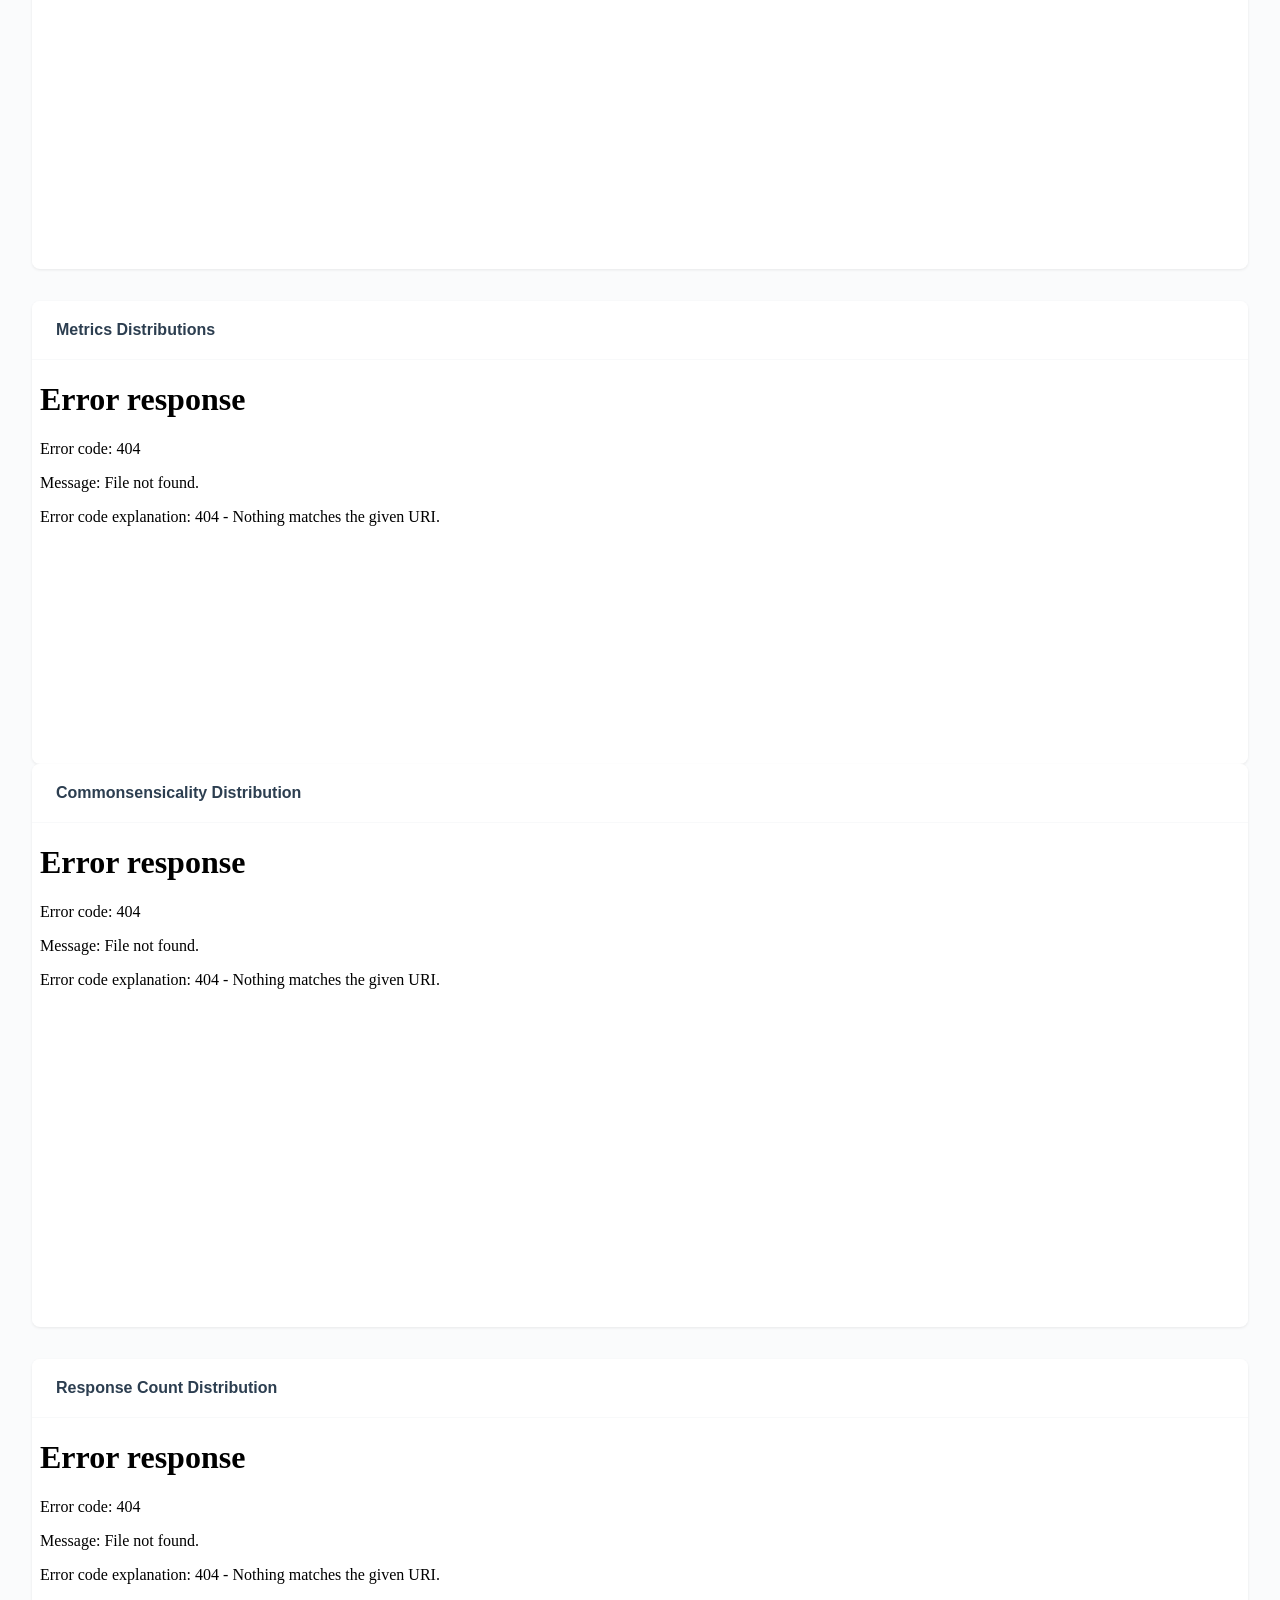
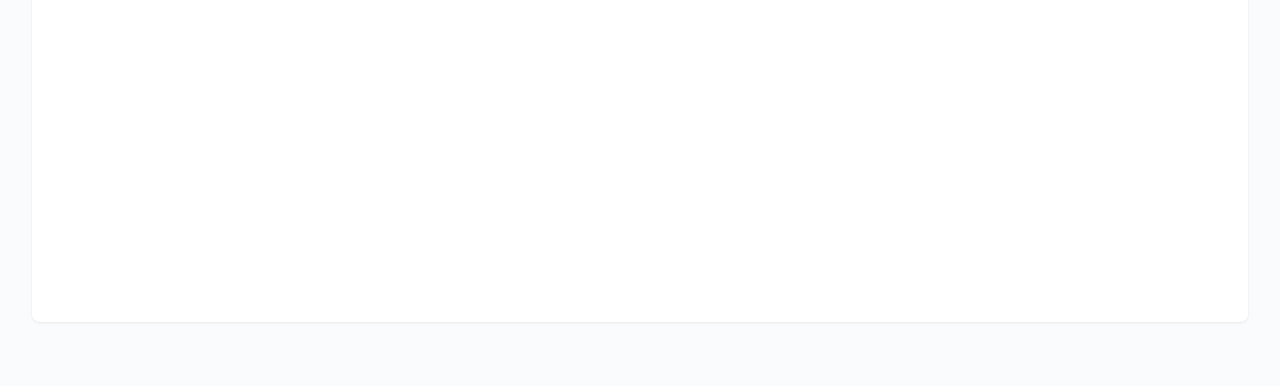
==== commit 93bfc470: "deploy: 8dcdeb212b236eabca295c86d5db5ee3d0d93ec4" ====
--- a/index.html
+++ b/index.html
@@ -237,7 +237,7 @@
                         <button class="clear-button" onclick="clearFilters()">Clear</button>
                     </div>
                     <div class="timestamp">
-                        Last updated: 2026-04-28 00:50
+                        Last updated: 2026-05-06 00:47
                     </div>
                 </div>
                 
@@ -247,7 +247,7 @@
                         <div class="stat-label">Statements</div>
                     </div>
                     <div class="stat-item">
-                        <div class="stat-value">72,913</div>
+                        <div class="stat-value">72,927</div>
                         <div class="stat-label">Sessions</div>
                     </div>
                     <div class="stat-item">
@@ -255,7 +255,7 @@
                         <div class="stat-label">Avg Responses</div>
                     </div>
                     <div class="stat-item">
-                        <div class="stat-value">0.663</div>
+                        <div class="stat-value">0.662</div>
                         <div class="stat-label">Avg Consensus</div>
                     </div>
                     <div class="stat-item">
@@ -263,7 +263,7 @@
                         <div class="stat-label">Avg Awareness</div>
                     </div>
                     <div class="stat-item">
-                        <div class="stat-value">0.784</div>
+                        <div class="stat-value">0.783</div>
                         <div class="stat-label">Avg Commonsense</div>
                     </div>
                 </div>
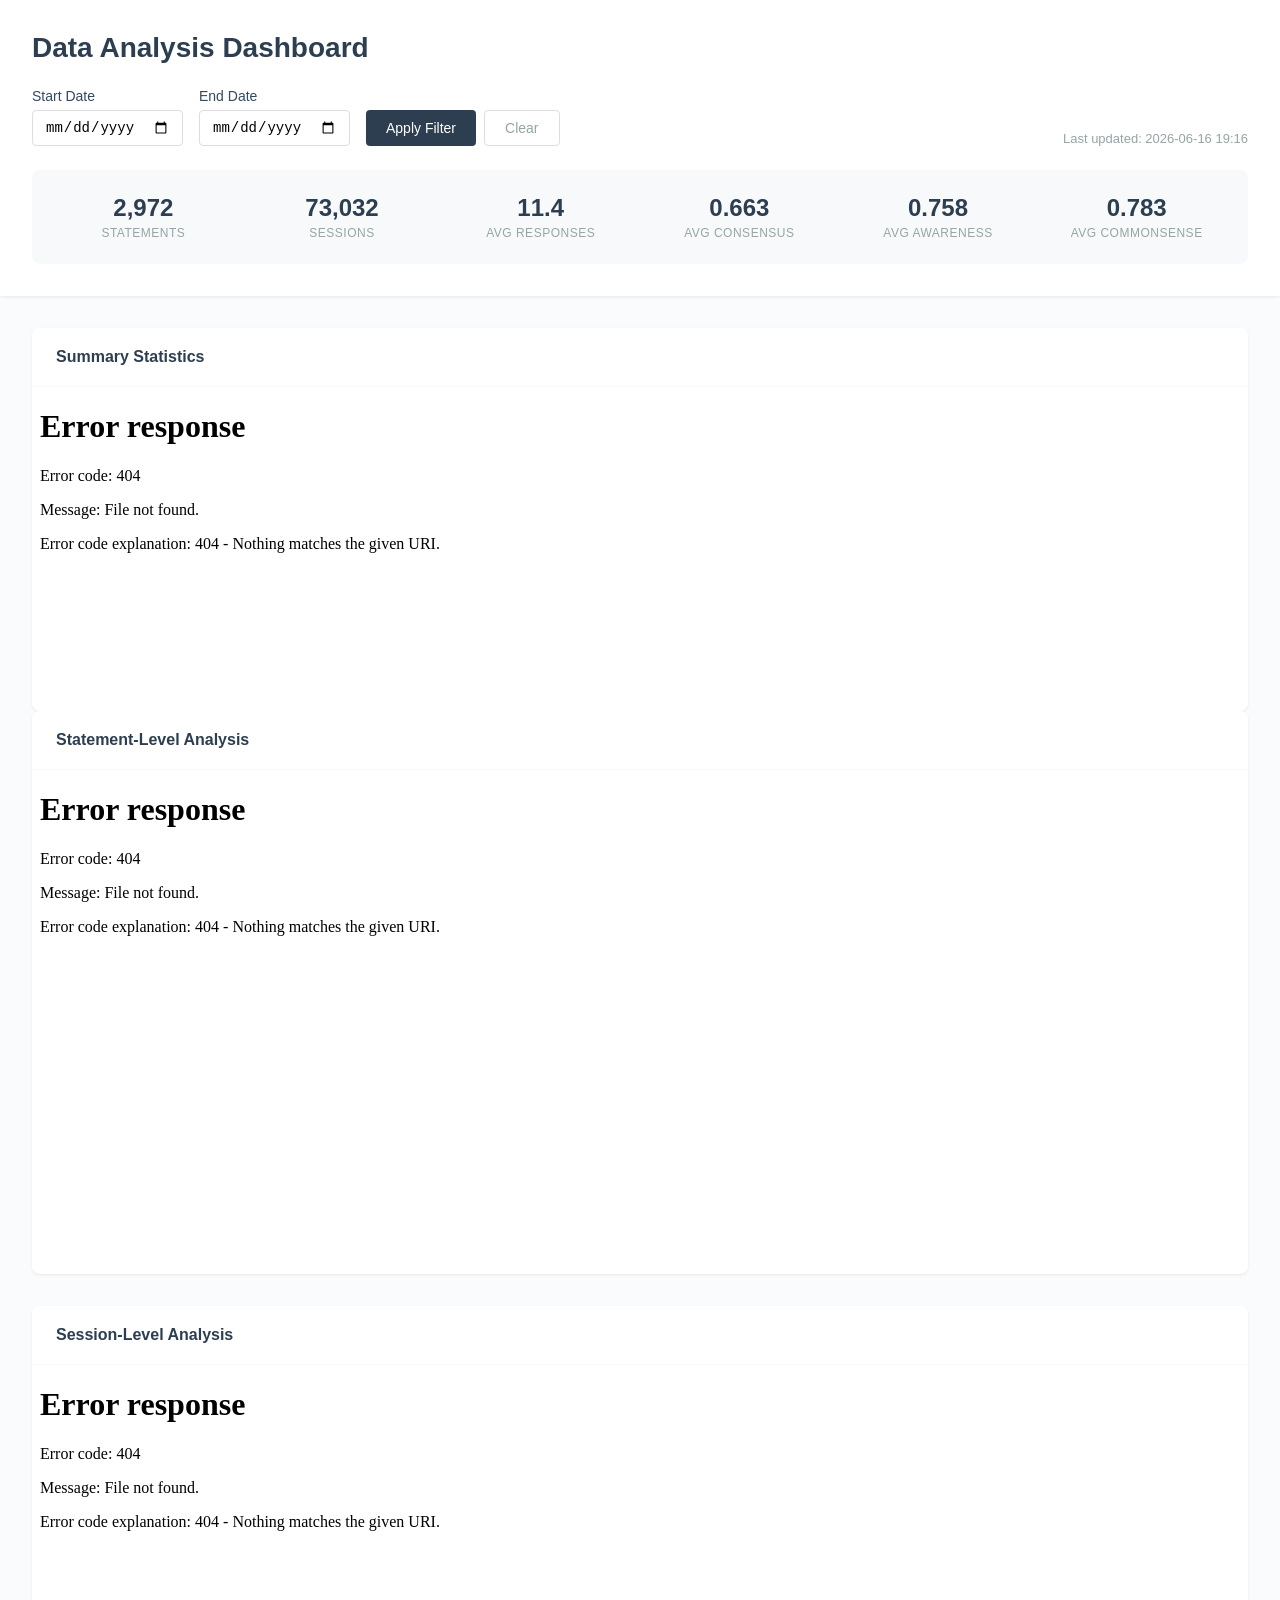
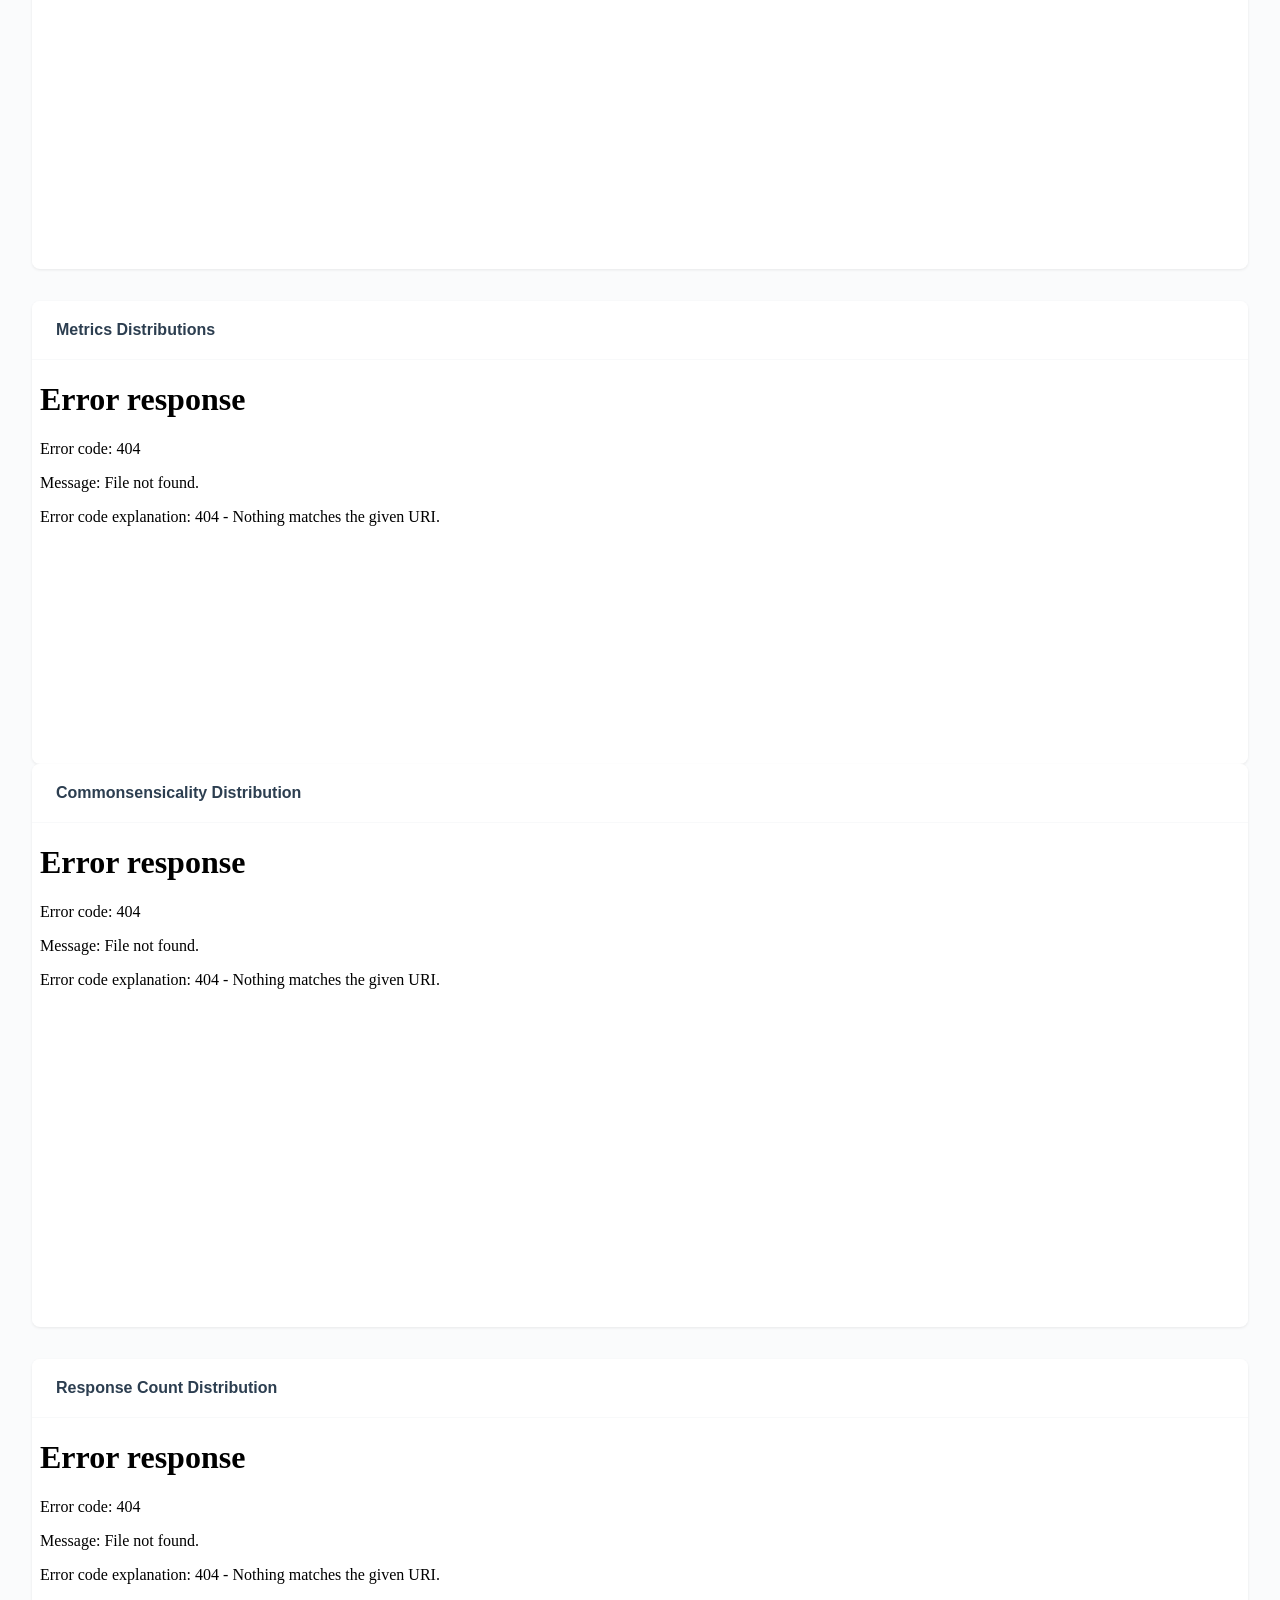
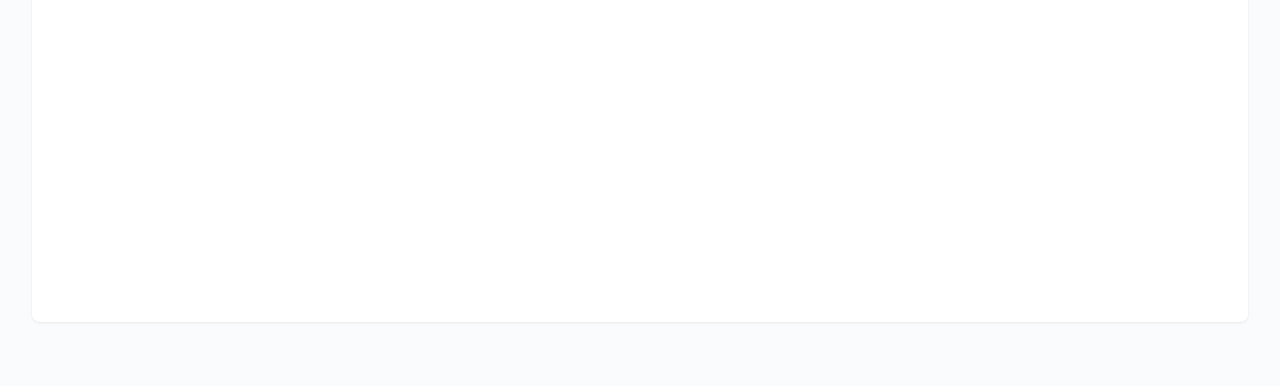
==== commit e9df3bdf: "deploy: 80433b58cad570792a62028fabde78bfc4ac8691" ====
--- a/index.html
+++ b/index.html
@@ -237,7 +237,7 @@
                         <button class="clear-button" onclick="clearFilters()">Clear</button>
                     </div>
                     <div class="timestamp">
-                        Last updated: 2026-05-06 00:47
+                        Last updated: 2026-06-16 19:16
                     </div>
                 </div>
                 
@@ -247,7 +247,7 @@
                         <div class="stat-label">Statements</div>
                     </div>
                     <div class="stat-item">
-                        <div class="stat-value">72,927</div>
+                        <div class="stat-value">73,032</div>
                         <div class="stat-label">Sessions</div>
                     </div>
                     <div class="stat-item">
@@ -255,7 +255,7 @@
                         <div class="stat-label">Avg Responses</div>
                     </div>
                     <div class="stat-item">
-                        <div class="stat-value">0.662</div>
+                        <div class="stat-value">0.663</div>
                         <div class="stat-label">Avg Consensus</div>
                     </div>
                     <div class="stat-item">
